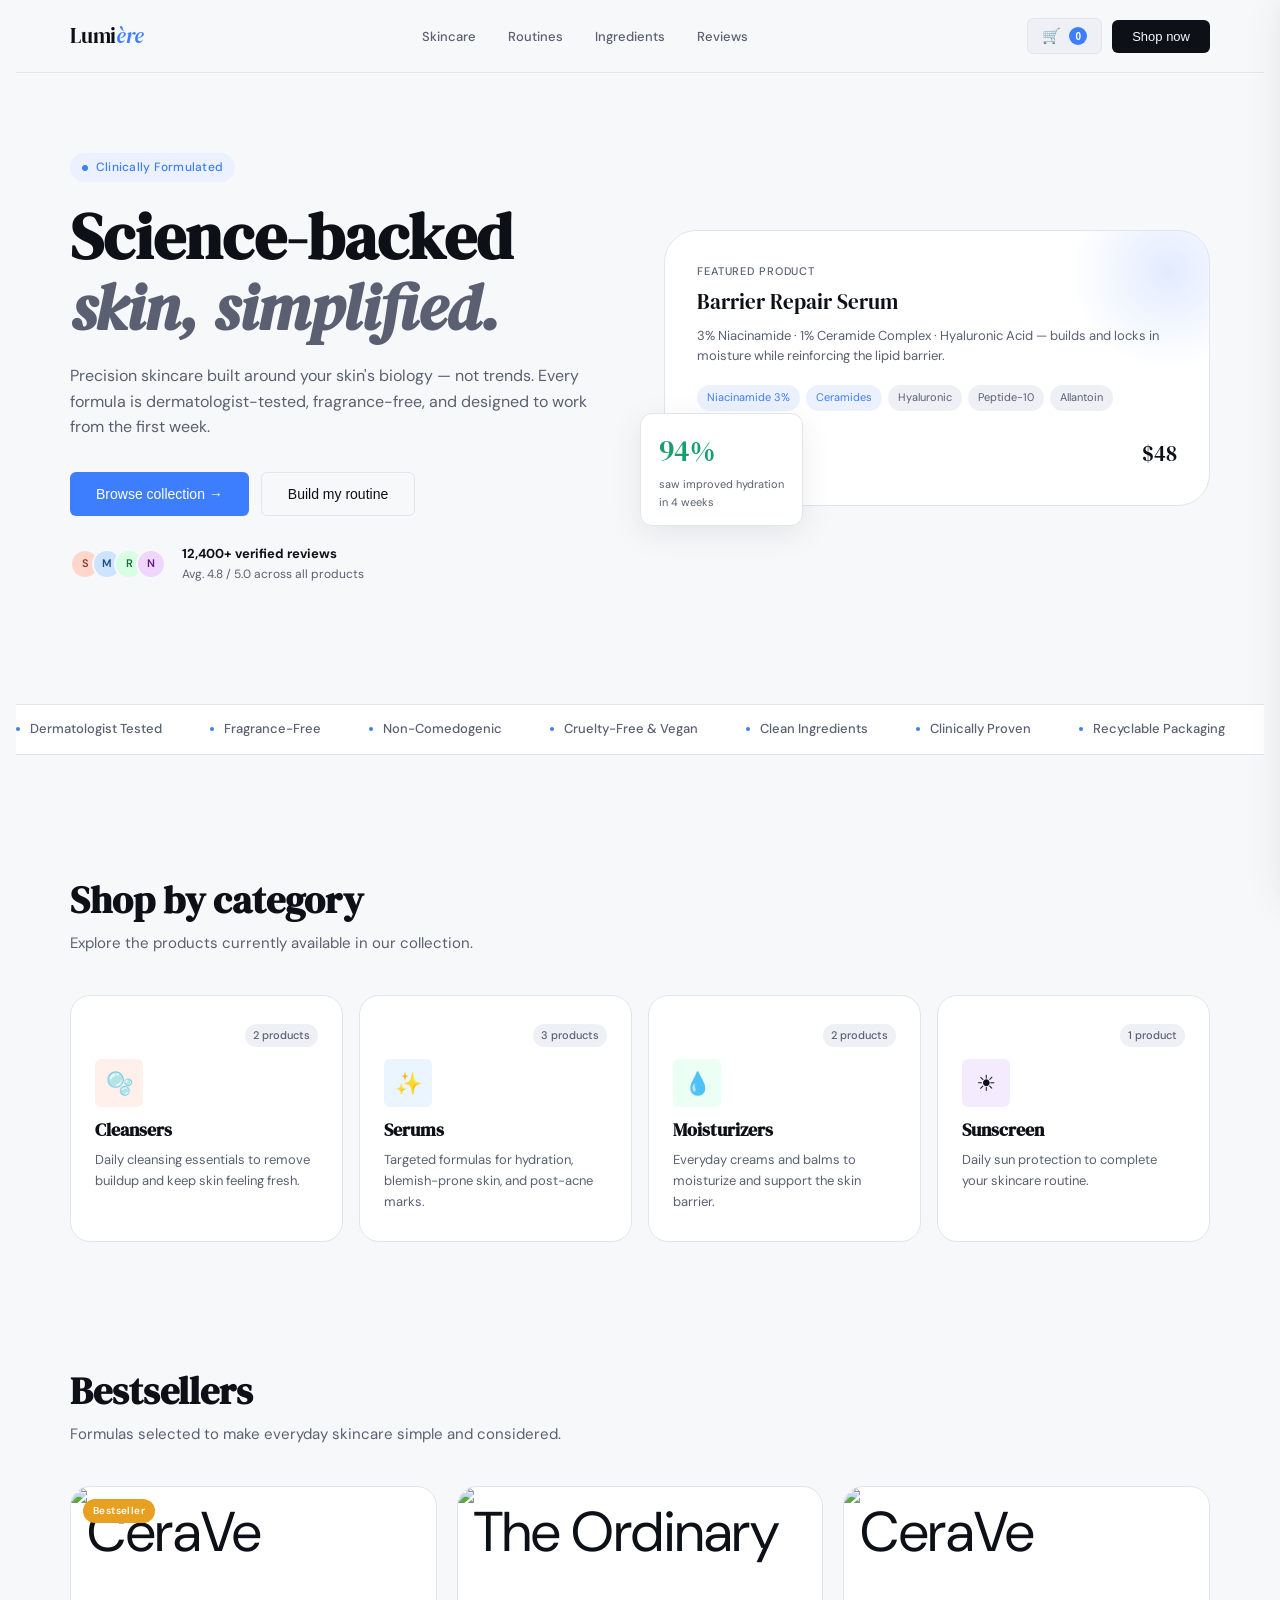
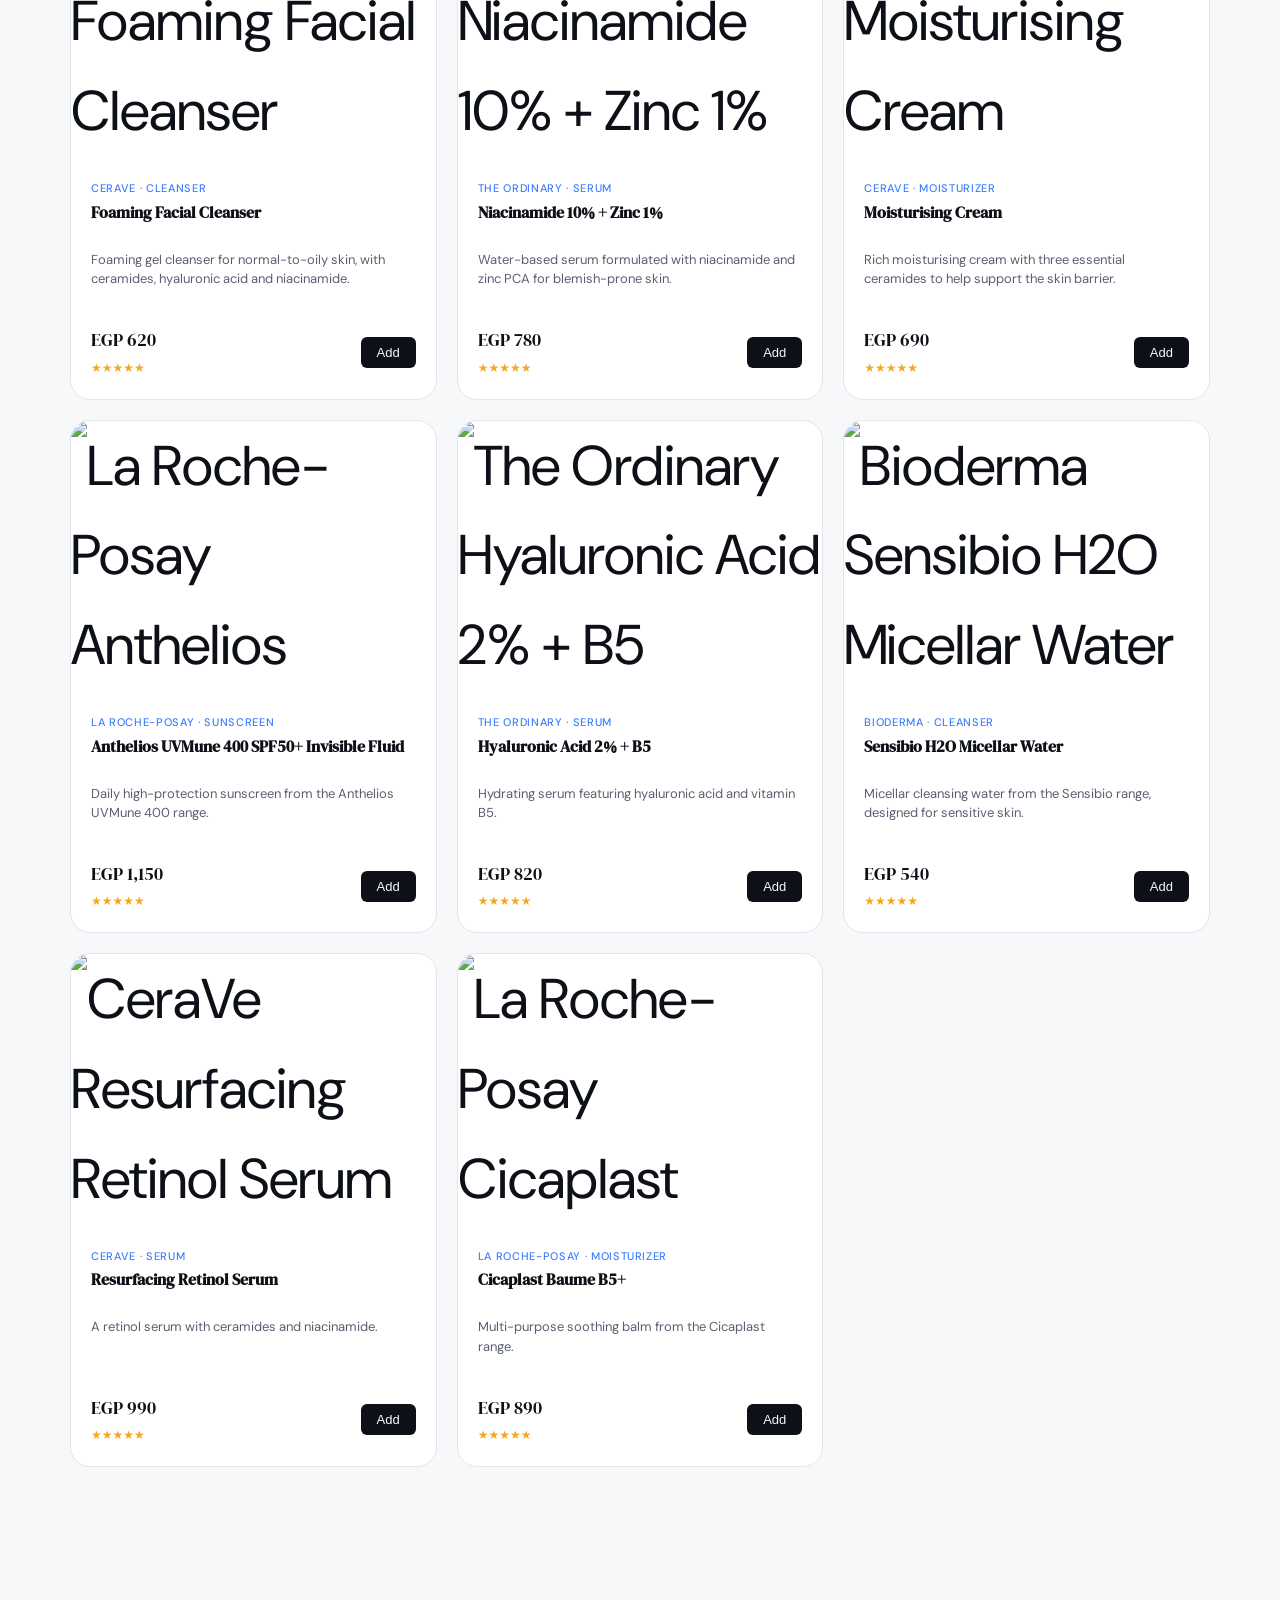
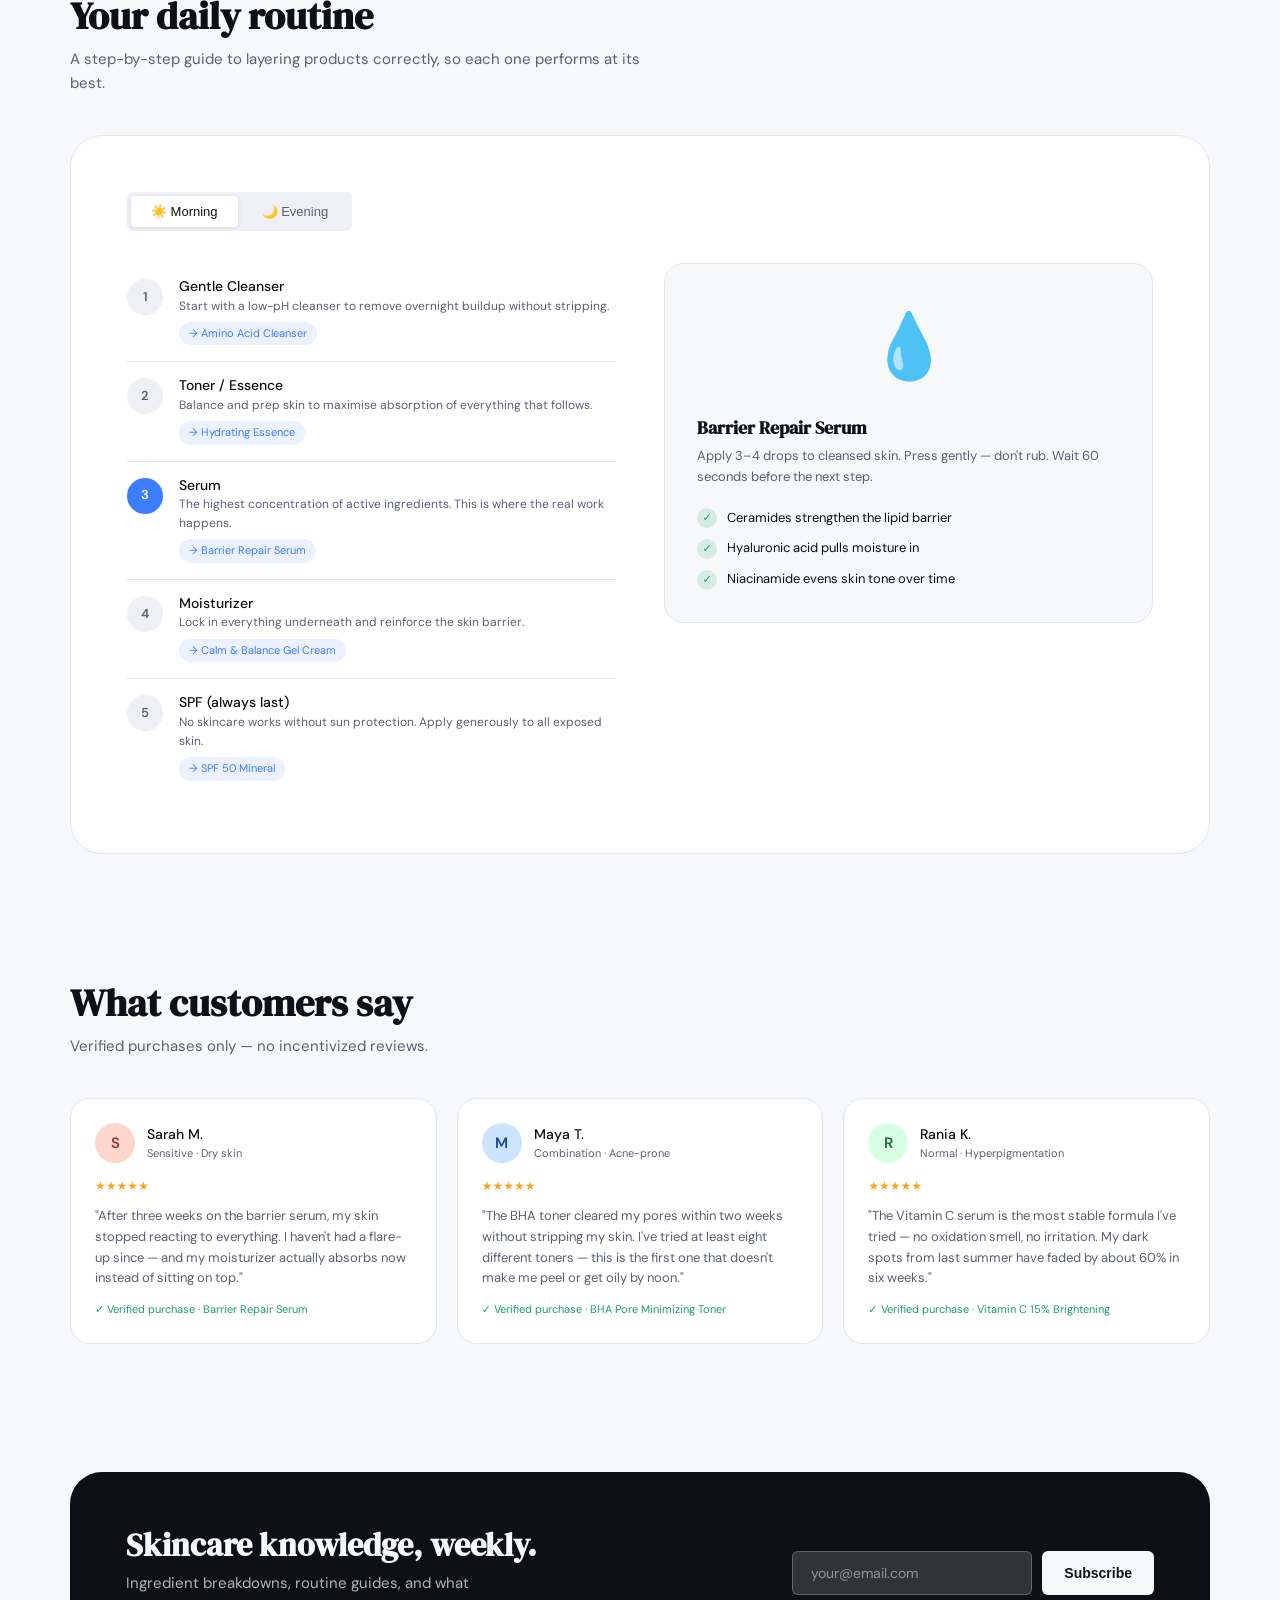
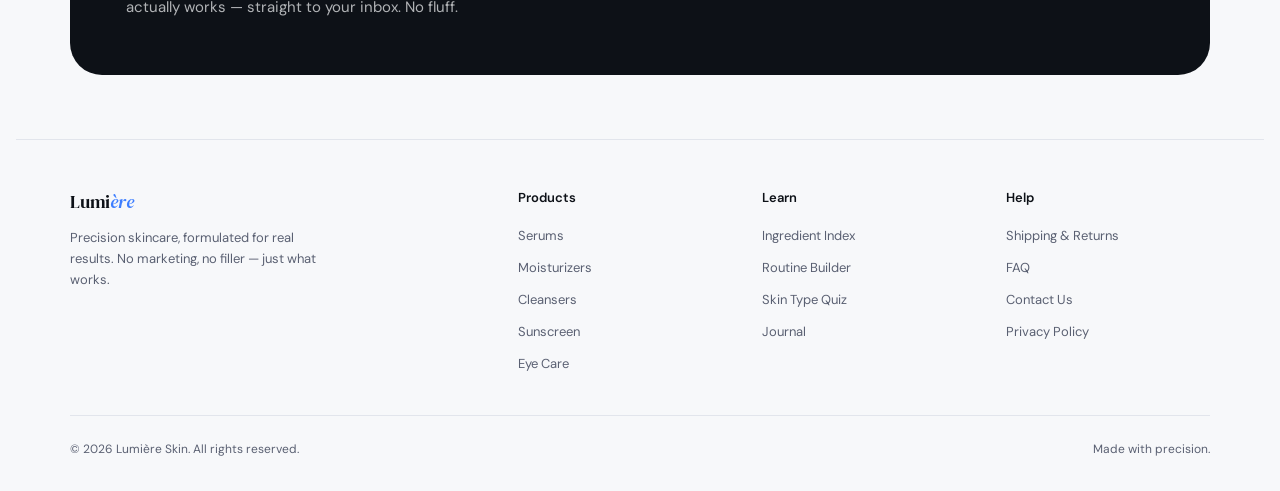
==== index.html @ ca30e092 "Replace unrelated concern cards with actual product categories and align card layout" ====
<!doctype html><html><head><meta charset=utf8><meta name=viewport content="width=device-width,initial-scale=1,viewport-fit=cover"><style>:root{color-scheme:light;box-sizing:border-box;padding-top:env(safe-area-inset-top,0px);padding-bottom:env(safe-area-inset-bottom,0px)}html{scroll-padding-top:env(safe-area-inset-top,0px)}body{margin:0;padding:0;font:14px -apple-system,BlinkMacSystemFont,sans-serif;background:#fff;color:#000}img{max-width:100%}[hidden]:not([hidden=until-found i]){display:none!important}
  /* Consistent catalogue layout */
  .categories-grid { align-items: stretch; grid-auto-rows: 1fr; }
  .category-card {
    appearance: none; width: 100%; min-width: 0; min-height: 218px;
    display: flex; flex-direction: column; align-items: flex-start;
    text-align: left; font: inherit; color: var(--fg);
  }
  .category-card .category-count { position: static; align-self: flex-end; margin-bottom: 12px; }
  .category-card .category-icon { flex: 0 0 48px; margin-bottom: 14px; }
  .category-card h3 { min-height: 1.3em; }
  .category-card p { display: -webkit-box; -webkit-line-clamp: 3; -webkit-box-orient: vertical; overflow: hidden; }
  .products-grid { align-items: stretch; grid-auto-rows: 1fr; }
  .product-card { min-width: 0; height: 100%; display: flex; flex-direction: column; }
  .product-card .product-img { flex: 0 0 auto; aspect-ratio: 4 / 3; min-height: 0; }
  .product-card .product-img .product-photo { object-fit: cover; }
  .product-card .product-body { flex: 1; min-width: 0; display: flex; flex-direction: column; }
  .product-card .product-skin-type { min-height: 1.4em; white-space: nowrap; overflow: hidden; text-overflow: ellipsis; }
  .product-card .product-body h3 {
    min-height: 2.5em; display: -webkit-box; -webkit-line-clamp: 2;
    -webkit-box-orient: vertical; overflow: hidden; overflow-wrap: anywhere;
  }
  .product-card .product-body .product-desc {
    min-height: 4.5em; display: -webkit-box; -webkit-line-clamp: 3;
    -webkit-box-orient: vertical; overflow: hidden; margin-bottom: 18px;
  }
  .product-card .product-footer { margin-top: auto; min-height: 42px; gap: 12px; }
  .product-card .product-footer > div { min-width: 0; }
  .product-card .product-price { white-space: nowrap; }
  .product-card .add-btn { flex: 0 0 auto; white-space: nowrap; }
  .category-card:focus-visible { outline: 2px solid var(--accent); outline-offset: 3px; }
  @media (max-width: 900px) {
    .category-card { min-height: 205px; }
    .product-card .product-body { padding: 16px; }
  }
  @media (max-width: 540px) {
    .category-card { min-height: 0; }
    .product-card .product-body h3 { min-height: 0; }
    .product-card .product-body .product-desc { min-height: 0; }
  }

</style></head><body>
<title>Lumière Skin</title>
<meta name="claude:viewport-fit-sides" content="cover">

<link rel="stylesheet" href="https://fonts.googleapis.com/css2?family=DM+Serif+Display:ital@0;1&family=DM+Sans:wght@300;400;500&display=swap">

<style>
  /* =============================================
     LUMIÈRE SKIN — Clean Clinical Design System
     Layout: Full-width editorial sections,
     asymmetric grid, clinical precision
  ============================================= */

  :root {
    --bg:          #F7F8FA;
    --surface:     #FFFFFF;
    --fg:          #0D1117;
    --fg-muted:    #5A6072;
    --border:      #E2E5EC;
    --accent:      #3D7EFF;
    --accent-soft: #EBF1FF;
    --tag-bg:      #EEF0F5;
    --success:     #1A9E6A;
    --warn:        #E8A020;

    --font-display: 'DM Serif Display', Georgia, serif;
    --font-body:    'DM Sans', system-ui, sans-serif;

    --r-sm:  6px;
    --r-md:  12px;
    --r-lg:  20px;
    --r-xl:  32px;
  }

  @media (prefers-color-scheme: dark) {
    :root:not([data-theme="light"]) {
      --bg:          #0D1117;
      --surface:     #161B25;
      --fg:          #EDF0F7;
      --fg-muted:    #8B92A8;
      --border:      #252B3A;
      --accent:      #5A96FF;
      --accent-soft: #1A2540;
      --tag-bg:      #1E2333;
      color-scheme: dark;
    }
  }
  :root[data-theme="dark"] {
    --bg:          #0D1117;
    --surface:     #161B25;
    --fg:          #EDF0F7;
    --fg-muted:    #8B92A8;
    --border:      #252B3A;
    --accent:      #5A96FF;
    --accent-soft: #1A2540;
    --tag-bg:      #1E2333;
    color-scheme: dark;
  }

  *, *::before, *::after { box-sizing: border-box; margin: 0; padding: 0; }

  html { scroll-behavior: smooth; }

  body {
    background: var(--bg);
    color: var(--fg);
    font-family: var(--font-body);
    font-size: 15px;
    line-height: 1.6;
    padding-left: max(16px, env(safe-area-inset-left, 0px));
    padding-right: max(16px, env(safe-area-inset-right, 0px));
    padding-block: 0;
    overflow-x: hidden;
  }

  /* ── TYPOGRAPHY ── */
  h1, h2, h3 { font-family: var(--font-display); line-height: 1.1; text-wrap: balance; }
  h1 { font-size: clamp(2.4rem, 6vw, 4rem); }
  h2 { font-size: clamp(1.6rem, 3.5vw, 2.4rem); }
  h3 { font-size: 1.1rem; }
  p  { color: var(--fg-muted); max-width: 60ch; }

  a { color: inherit; text-decoration: none; }

  /* ── LAYOUT HELPERS ── */
  .container {
    max-width: 1140px;
    margin: 0 auto;
    padding-inline: 0;
  }
  .full-bleed { width: 100%; }

  /* ── NAV ── */
  .nav {
    position: sticky;
    top: env(safe-area-inset-top, 0px);
    z-index: 100;
    background: color-mix(in srgb, var(--bg) 90%, transparent);
    backdrop-filter: blur(16px);
    -webkit-backdrop-filter: blur(16px);
    border-bottom: 1px solid var(--border);
  }
  body::before {
    content: "";
    position: fixed;
    inset: 0 0 auto;
    height: env(safe-area-inset-top, 0px);
    background: var(--bg);
    z-index: 101;
  }
  .nav-inner {
    max-width: 1140px;
    margin: 0 auto;
    display: flex;
    align-items: center;
    justify-content: space-between;
    padding: 18px 0;
  }
  .nav-logo {
    font-family: var(--font-display);
    font-size: 1.3rem;
    letter-spacing: -0.01em;
  }
  .nav-logo span { color: var(--accent); font-style: italic; }
  .nav-links {
    display: flex;
    gap: 32px;
    list-style: none;
  }
  .nav-links a {
    font-size: 13px;
    font-weight: 500;
    color: var(--fg-muted);
    transition: color .18s;
  }
  .nav-links a:hover { color: var(--fg); }
  .nav-cta {
    background: var(--fg);
    color: var(--bg);
    padding: 9px 20px;
    border-radius: var(--r-sm);
    font-size: 13px;
    font-weight: 500;
    transition: opacity .18s;
    cursor: pointer;
    border: none;
  }
  .nav-cta:hover { opacity: .8; }
  .nav-menu-btn {
    display: none;
    background: none;
    border: none;
    cursor: pointer;
    color: var(--fg);
    padding: 4px;
  }

  /* ── HERO ── */
  .hero {
    padding: 80px 0 60px;
  }
  .hero-grid {
    display: grid;
    grid-template-columns: 1fr 1fr;
    gap: 48px;
    align-items: center;
  }
  .hero-eyebrow {
    display: inline-flex;
    align-items: center;
    gap: 8px;
    background: var(--accent-soft);
    color: var(--accent);
    font-size: 12px;
    font-weight: 500;
    padding: 5px 12px;
    border-radius: 100px;
    margin-bottom: 20px;
    letter-spacing: .02em;
  }
  .hero-eyebrow::before {
    content: "";
    width: 6px; height: 6px;
    background: var(--accent);
    border-radius: 50%;
  }
  .hero h1 { margin-bottom: 20px; }
  .hero h1 em { font-style: italic; color: var(--fg-muted); }
  .hero p { font-size: 1rem; margin-bottom: 32px; }
  .hero-actions { display: flex; gap: 12px; flex-wrap: wrap; }
  .btn-primary {
    background: var(--accent);
    color: #fff;
    padding: 13px 26px;
    border-radius: var(--r-sm);
    font-size: 14px;
    font-weight: 500;
    border: none;
    cursor: pointer;
    transition: transform .15s, box-shadow .15s;
    display: inline-flex; align-items: center; gap: 6px;
  }
  .btn-primary:hover { transform: translateY(-1px); box-shadow: 0 6px 20px color-mix(in srgb, var(--accent) 30%, transparent); }
  .btn-ghost {
    background: transparent;
    color: var(--fg);
    padding: 13px 26px;
    border-radius: var(--r-sm);
    font-size: 14px;
    font-weight: 500;
    border: 1px solid var(--border);
    cursor: pointer;
    transition: background .15s;
  }
  .btn-ghost:hover { background: var(--tag-bg); }
  .hero-trust {
    display: flex;
    align-items: center;
    gap: 16px;
    margin-top: 28px;
  }
  .hero-trust-avatars {
    display: flex;
  }
  .avatar-circle {
    width: 30px; height: 30px;
    border-radius: 50%;
    border: 2px solid var(--bg);
    margin-left: -8px;
    font-size: 11px;
    display: flex; align-items: center; justify-content: center;
    font-weight: 600;
  }
  .avatar-circle:first-child { margin-left: 0; }
  .avatar-1 { background: #FFD6CC; color: #8B3A2A; }
  .avatar-2 { background: #CCE4FF; color: #1A4A8B; }
  .avatar-3 { background: #D6FFE4; color: #1A6B3A; }
  .avatar-4 { background: #F0D6FF; color: #5A1A8B; }
  .hero-trust-text { font-size: 12px; color: var(--fg-muted); }
  .hero-trust-text strong { color: var(--fg); display: block; font-size: 13px; }

  /* Hero Visual */
  .hero-visual {
    position: relative;
  }
  .hero-visual-main {
    background: var(--surface);
    border-radius: var(--r-xl);
    border: 1px solid var(--border);
    padding: 32px;
    position: relative;
    overflow: hidden;
  }
  .hero-visual-main::before {
    content: "";
    position: absolute;
    top: -60px; right: -60px;
    width: 200px; height: 200px;
    background: radial-gradient(circle, color-mix(in srgb, var(--accent) 15%, transparent), transparent 70%);
    border-radius: 50%;
  }
  .product-showcase {
    display: flex;
    flex-direction: column;
    gap: 16px;
  }
  .product-label { font-size: 11px; font-weight: 500; color: var(--fg-muted); letter-spacing: .08em; text-transform: uppercase; margin-bottom: 4px; }
  .product-name { font-family: var(--font-display); font-size: 1.3rem; }
  .product-desc { font-size: 13px; color: var(--fg-muted); line-height: 1.5; }
  .ingredient-tags { display: flex; gap: 6px; flex-wrap: wrap; margin-top: 4px; }
  .tag {
    background: var(--tag-bg);
    color: var(--fg-muted);
    font-size: 11px;
    padding: 4px 10px;
    border-radius: 100px;
  }
  .tag.active { background: var(--accent-soft); color: var(--accent); }

  .hero-stat-card {
    position: absolute;
    bottom: -20px;
    left: -24px;
    background: var(--surface);
    border: 1px solid var(--border);
    border-radius: var(--r-md);
    padding: 14px 18px;
    box-shadow: 0 8px 32px color-mix(in srgb, var(--fg) 8%, transparent);
    min-width: 160px;
  }
  .stat-number { font-family: var(--font-display); font-size: 1.8rem; color: var(--success); }
  .stat-label { font-size: 11px; color: var(--fg-muted); margin-top: 2px; }

  /* ── MARQUEE STRIP ── */
  .marquee-strip {
    border-top: 1px solid var(--border);
    border-bottom: 1px solid var(--border);
    padding: 14px 0;
    overflow: hidden;
    margin: 60px 0;
    background: var(--surface);
  }
  .marquee-track {
    display: flex;
    gap: 48px;
    white-space: nowrap;
    animation: marquee 25s linear infinite;
  }
  .marquee-item {
    display: flex;
    align-items: center;
    gap: 10px;
    font-size: 13px;
    font-weight: 500;
    color: var(--fg-muted);
    flex-shrink: 0;
  }
  .marquee-dot { width: 4px; height: 4px; background: var(--accent); border-radius: 50%; }
  @keyframes marquee { from { transform: translateX(0); } to { transform: translateX(-50%); } }
  @media (prefers-reduced-motion: reduce) { .marquee-track { animation: none; } }

  /* ── CATEGORIES ── */
  .section { padding: 64px 0; }
  .section-header { margin-bottom: 40px; }
  .section-header p { margin-top: 10px; }

  .categories-grid {
    display: grid;
    grid-template-columns: repeat(4, 1fr);
    gap: 16px;
  }
  .category-card {
    background: var(--surface);
    border: 1px solid var(--border);
    border-radius: var(--r-lg);
    padding: 28px 24px;
    cursor: pointer;
    transition: transform .18s, box-shadow .18s, border-color .18s;
    position: relative;
    overflow: hidden;
  }
  .category-card:hover {
    transform: translateY(-3px);
    box-shadow: 0 12px 36px color-mix(in srgb, var(--fg) 8%, transparent);
    border-color: var(--accent);
  }
  .category-icon {
    width: 48px; height: 48px;
    border-radius: var(--r-sm);
    display: flex; align-items: center; justify-content: center;
    font-size: 22px;
    margin-bottom: 16px;
  }
  .cat-1 .category-icon { background: #FFF0EB; }
  .cat-2 .category-icon { background: #EBF5FF; }
  .cat-3 .category-icon { background: #EBFFF5; }
  .cat-4 .category-icon { background: #F5EBFF; }
  :root[data-theme="dark"] .cat-1 .category-icon,
  @media(prefers-color-scheme:dark) { .cat-1 .category-icon { background: #2A1A14; } }
  .category-card h3 { margin-bottom: 6px; }
  .category-card p { font-size: 13px; max-width: none; }
  .category-count {
    position: absolute;
    top: 20px; right: 20px;
    font-size: 11px;
    font-weight: 500;
    color: var(--fg-muted);
    background: var(--tag-bg);
    padding: 3px 8px;
    border-radius: 100px;
  }

  /* ── PRODUCTS ── */
  .products-grid {
    display: grid;
    grid-template-columns: repeat(3, 1fr);
    gap: 20px;
  }
  .product-card {
    background: var(--surface);
    border: 1px solid var(--border);
    border-radius: var(--r-lg);
    overflow: hidden;
    transition: transform .2s, box-shadow .2s;
    cursor: pointer;
  }
  .product-card:hover {
    transform: translateY(-4px);
    box-shadow: 0 16px 48px color-mix(in srgb, var(--fg) 10%, transparent);
  }
  .product-card.featured {
    grid-column: span 1;
    border-color: var(--accent);
  }
  .product-img {
    width: 100%;
    aspect-ratio: 4/3;
    display: flex;
    align-items: center;
    justify-content: center;
    font-size: 56px;
    position: relative;
    overflow: hidden;
  }
  .p-img-1 { background: linear-gradient(135deg, #E8F4FF 0%, #F0E8FF 100%); }
  .p-img-2 { background: linear-gradient(135deg, #FFF0E8 0%, #FFE8F0 100%); }
  .p-img-3 { background: linear-gradient(135deg, #E8FFF0 0%, #E8F4FF 100%); }
  .p-img-4 { background: linear-gradient(135deg, #FFF5E8 0%, #FFF0E8 100%); }
  .p-img-5 { background: linear-gradient(135deg, #F0E8FF 0%, #E8E8FF 100%); }
  .p-img-6 { background: linear-gradient(135deg, #E8FFF5 0%, #E8FFFF 100%); }
  .product-badge {
    position: absolute;
    top: 12px; left: 12px;
    font-size: 10px;
    font-weight: 600;
    padding: 4px 10px;
    border-radius: 100px;
    letter-spacing: .04em;
  }
  .badge-new { background: var(--accent); color: white; }
  .badge-best { background: var(--warn); color: white; }
  .badge-sale { background: var(--success); color: white; }
  .product-body { padding: 20px; }
  .product-skin-type {
    font-size: 11px;
    font-weight: 500;
    color: var(--accent);
    text-transform: uppercase;
    letter-spacing: .06em;
    margin-bottom: 6px;
  }
  .product-body h3 { font-size: 1rem; margin-bottom: 6px; }
  .product-body .product-desc { font-size: 13px; margin-bottom: 14px; color: var(--fg-muted); max-width: none; }
  .product-footer {
    display: flex;
    align-items: center;
    justify-content: space-between;
  }
  .product-price { font-family: var(--font-display); font-size: 1.1rem; }
  .product-price .old-price {
    font-family: var(--font-body);
    font-size: 12px;
    color: var(--fg-muted);
    text-decoration: line-through;
    margin-right: 4px;
  }
  .stars { color: #F5A623; font-size: 12px; }
  .rating-count { font-size: 11px; color: var(--fg-muted); }
  .add-btn {
    background: var(--fg);
    color: var(--bg);
    border: none;
    border-radius: var(--r-sm);
    padding: 8px 16px;
    font-size: 13px;
    font-weight: 500;
    cursor: pointer;
    transition: opacity .15s;
  }
  .add-btn:hover { opacity: .8; }

  /* ── ROUTINE SECTION ── */
  .routine-section {
    background: var(--surface);
    border-radius: var(--r-xl);
    padding: 56px;
    border: 1px solid var(--border);
  }
  .routine-grid {
    display: grid;
    grid-template-columns: 1fr 1fr;
    gap: 48px;
    align-items: start;
  }
  .routine-tabs {
    display: flex;
    gap: 4px;
    background: var(--tag-bg);
    padding: 4px;
    border-radius: var(--r-sm);
    margin-bottom: 32px;
    width: fit-content;
  }
  .routine-tab {
    padding: 8px 20px;
    border-radius: calc(var(--r-sm) - 2px);
    font-size: 13px;
    font-weight: 500;
    border: none;
    background: none;
    color: var(--fg-muted);
    cursor: pointer;
    transition: all .18s;
  }
  .routine-tab.active {
    background: var(--surface);
    color: var(--fg);
    box-shadow: 0 1px 4px color-mix(in srgb, var(--fg) 10%, transparent);
  }
  .routine-steps { display: flex; flex-direction: column; gap: 0; }
  .routine-step {
    display: grid;
    grid-template-columns: 36px 1fr;
    gap: 16px;
    align-items: start;
    padding: 16px 0;
    border-bottom: 1px solid var(--border);
    cursor: pointer;
    transition: background .15s;
  }
  .routine-step:last-child { border-bottom: none; }
  .step-num {
    width: 36px; height: 36px;
    border-radius: 50%;
    background: var(--tag-bg);
    display: flex; align-items: center; justify-content: center;
    font-size: 13px;
    font-weight: 600;
    color: var(--fg-muted);
    flex-shrink: 0;
    transition: all .18s;
  }
  .routine-step.active .step-num {
    background: var(--accent);
    color: white;
  }
  .step-content { min-width: 0; }
  .step-content h3 { font-size: 14px; font-weight: 500; font-family: var(--font-body); margin-bottom: 2px; }
  .step-content p { font-size: 12px; margin-top: 2px; }
  .step-product-pill {
    display: inline-flex;
    align-items: center;
    gap: 6px;
    background: var(--accent-soft);
    color: var(--accent);
    font-size: 11px;
    padding: 3px 10px;
    border-radius: 100px;
    margin-top: 6px;
  }

  .routine-visual {
    background: var(--bg);
    border-radius: var(--r-lg);
    padding: 32px;
    border: 1px solid var(--border);
    position: sticky;
    top: 80px;
  }
  .routine-visual-emoji { font-size: 64px; text-align: center; margin-bottom: 20px; }
  .routine-visual h3 { font-size: 1.1rem; margin-bottom: 8px; }
  .routine-visual p { font-size: 13px; }
  .routine-benefits {
    display: flex;
    flex-direction: column;
    gap: 10px;
    margin-top: 20px;
  }
  .benefit-row {
    display: flex;
    align-items: center;
    gap: 10px;
    font-size: 13px;
  }
  .benefit-check {
    width: 20px; height: 20px;
    border-radius: 50%;
    background: color-mix(in srgb, var(--success) 15%, transparent);
    color: var(--success);
    display: flex; align-items: center; justify-content: center;
    font-size: 11px;
    flex-shrink: 0;
  }

  /* ── REVIEWS ── */
  .reviews-grid {
    display: grid;
    grid-template-columns: repeat(3, 1fr);
    gap: 20px;
  }
  .review-card {
    background: var(--surface);
    border: 1px solid var(--border);
    border-radius: var(--r-lg);
    padding: 24px;
  }
  .review-header { display: flex; align-items: center; gap: 12px; margin-bottom: 14px; }
  .review-avatar {
    width: 40px; height: 40px;
    border-radius: 50%;
    display: flex; align-items: center; justify-content: center;
    font-weight: 600;
    font-size: 15px;
    flex-shrink: 0;
  }
  .r-av-1 { background: #FFD6CC; color: #8B3A2A; }
  .r-av-2 { background: #CCE4FF; color: #1A4A8B; }
  .r-av-3 { background: #D6FFE4; color: #1A6B3A; }
  .review-name { font-weight: 500; font-size: 14px; }
  .review-skin { font-size: 11px; color: var(--fg-muted); }
  .review-text { font-size: 13px; color: var(--fg-muted); line-height: 1.6; }
  .verified-badge { font-size: 11px; color: var(--success); margin-top: 12px; }

  /* ── NEWSLETTER ── */
  .newsletter {
    background: var(--fg);
    color: var(--bg);
    border-radius: var(--r-xl);
    padding: 56px;
    display: flex;
    align-items: center;
    justify-content: space-between;
    gap: 40px;
    margin: 64px 0;
  }
  .newsletter h2 { color: var(--bg); font-size: clamp(1.4rem, 3vw, 2rem); }
  .newsletter p { color: color-mix(in srgb, var(--bg) 70%, transparent); max-width: 40ch; margin-top: 8px; }
  .newsletter-form {
    display: flex;
    gap: 10px;
    flex-shrink: 0;
  }
  .newsletter-input {
    background: color-mix(in srgb, var(--bg) 15%, transparent);
    border: 1px solid color-mix(in srgb, var(--bg) 25%, transparent);
    color: var(--bg);
    padding: 12px 18px;
    border-radius: var(--r-sm);
    font-size: 14px;
    font-family: var(--font-body);
    width: 240px;
    outline: none;
    transition: border-color .18s;
  }
  .newsletter-input::placeholder { color: color-mix(in srgb, var(--bg) 50%, transparent); }
  .newsletter-input:focus { border-color: color-mix(in srgb, var(--bg) 60%, transparent); }
  .btn-newsletter {
    background: var(--bg);
    color: var(--fg);
    padding: 12px 22px;
    border: none;
    border-radius: var(--r-sm);
    font-size: 14px;
    font-weight: 600;
    cursor: pointer;
    white-space: nowrap;
    transition: opacity .15s;
  }
  .btn-newsletter:hover { opacity: .85; }

  /* ── FOOTER ── */
  .footer {
    border-top: 1px solid var(--border);
    padding: 48px 0 32px;
  }
  .footer-grid {
    display: grid;
    grid-template-columns: 2fr 1fr 1fr 1fr;
    gap: 40px;
    margin-bottom: 40px;
  }
  .footer-brand .nav-logo { font-size: 1.1rem; display: block; margin-bottom: 12px; }
  .footer-brand p { font-size: 13px; max-width: 28ch; }
  .footer-col h4 { font-size: 13px; font-weight: 600; margin-bottom: 14px; }
  .footer-links { list-style: none; display: flex; flex-direction: column; gap: 8px; }
  .footer-links li a { font-size: 13px; color: var(--fg-muted); transition: color .15s; }
  .footer-links li a:hover { color: var(--fg); }
  .footer-bottom {
    display: flex;
    align-items: center;
    justify-content: space-between;
    padding-top: 24px;
    border-top: 1px solid var(--border);
    font-size: 12px;
    color: var(--fg-muted);
  }

  /* ── CART INDICATOR ── */
  .cart-btn {
    position: relative;
    background: var(--tag-bg);
    border: 1px solid var(--border);
    border-radius: var(--r-sm);
    padding: 8px 14px;
    cursor: pointer;
    font-size: 15px;
    color: var(--fg);
    transition: background .15s;
    display: flex; align-items: center; gap: 8px;
  }
  .cart-btn:hover { background: var(--border); }
  .cart-count {
    background: var(--accent);
    color: white;
    font-size: 10px;
    font-weight: 700;
    width: 18px; height: 18px;
    border-radius: 50%;
    display: flex; align-items: center; justify-content: center;
  }

  /* ── TOAST ── */
  .toast {
    position: fixed;
    bottom: calc(24px + env(safe-area-inset-bottom, 0px));
    right: max(24px, env(safe-area-inset-right, 0px));
    background: var(--fg);
    color: var(--bg);
    padding: 12px 20px;
    border-radius: var(--r-md);
    font-size: 14px;
    font-weight: 500;
    box-shadow: 0 8px 32px color-mix(in srgb, var(--fg) 20%, transparent);
    z-index: 999;
    transform: translateY(80px);
    opacity: 0;
    transition: transform .25s cubic-bezier(.34,1.56,.64,1), opacity .2s;
  }
  .toast.show { transform: translateY(0); opacity: 1; }

  /* ── RESPONSIVE ── */
  @media (max-width: 900px) {
    .hero-grid { grid-template-columns: 1fr; }
    .hero-visual { display: none; }
    .categories-grid { grid-template-columns: repeat(2, 1fr); }
    .products-grid { grid-template-columns: repeat(2, 1fr); }
    .routine-grid { grid-template-columns: 1fr; }
    .routine-visual { position: static; }
    .reviews-grid { grid-template-columns: 1fr; }
    .newsletter { flex-direction: column; align-items: flex-start; }
    .newsletter-form { flex-direction: column; width: 100%; }
    .newsletter-input { width: 100%; }
    .footer-grid { grid-template-columns: 1fr 1fr; }
    .nav-links { display: none; }
    .nav-menu-btn { display: flex; }
    .routine-section { padding: 32px 24px; }
  }
  @media (max-width: 540px) {
    .categories-grid { grid-template-columns: 1fr; }
    .products-grid { grid-template-columns: 1fr; }
    .footer-grid { grid-template-columns: 1fr; }
    .hero { padding: 48px 0 40px; }
  }
</style>

<!-- TOAST -->
<div class="toast" id="toast">✓ Added to cart</div>
<!-- CART / CHECKOUT -->
<div class="shop-overlay" id="overlay"></div>
<aside class="shop-cart" id="cartDrawer" aria-label="Shopping cart">
  <div class="shop-cart-head"><div><small>YOUR SELECTION</small><h2>Your bag</h2></div><button class="shop-close" id="closeCart" aria-label="Close cart">×</button></div>
  <div class="shop-cart-items" id="cartItems"></div>
  <div class="shop-cart-foot"><div class="shop-cart-total"><span>Subtotal</span><strong id="cartSubtotal">EGP 0</strong></div><button class="btn-primary shop-checkout" id="checkoutBtn">Continue to checkout →</button><small>Demo checkout. No payment is collected.</small></div>
</aside>
<div class="shop-modal" id="checkoutModal">
  <form class="shop-checkout-form" id="checkoutForm">
    <div class="shop-cart-head"><div><small>DEMO CHECKOUT</small><h2>Delivery details</h2></div><button type="button" class="shop-close" id="closeCheckout">×</button></div>
    <label>Full name<input name="name" required minlength="2" placeholder="Your name"></label>
    <label>Phone number<input name="phone" required type="tel" placeholder="01xxxxxxxxx"></label>
    <label>Email (optional)<input name="email" type="email" placeholder="you@example.com"></label>
    <label>Delivery address<textarea name="address" required rows="3" placeholder="Street, area, city"></textarea></label>
    <label>Order note (optional)<input name="note" placeholder="Any delivery notes"></label>
    <div class="shop-cart-total"><span>Order total</span><strong id="checkoutTotal">EGP 0</strong></div>
    <button class="btn-primary shop-checkout" type="submit">Place demo order →</button>
    <small>Demo order only. No payment details are requested.</small>
  </form>
</div>
<style>
.product-img{position:relative;overflow:hidden;display:flex;align-items:center;justify-content:center}
.product-img .product-photo{width:100%;height:100%;position:absolute;inset:0;object-fit:cover;display:block}
.product-img .product-badge{z-index:1}
.product-card .product-img{min-height:250px}
.add-btn:disabled{opacity:.45;cursor:not-allowed}
.empty-products{text-align:center;color:var(--fg-muted);padding:35px}
.shop-overlay{position:fixed;inset:0;background:#0d111780;z-index:500;opacity:0;visibility:hidden;transition:.2s}
.shop-overlay.show{opacity:1;visibility:visible}
.shop-cart{position:fixed;z-index:501;right:0;top:0;height:100dvh;width:min(440px,100%);background:var(--surface);color:var(--fg);padding:26px;display:flex;flex-direction:column;transform:translateX(105%);transition:transform .25s;box-shadow:-12px 0 40px #0002}
.shop-cart.open{transform:translateX(0)}
.shop-cart-head{display:flex;justify-content:space-between;align-items:center;border-bottom:1px solid var(--border);padding-bottom:18px}
.shop-cart-head small{font-size:10px;letter-spacing:.14em;color:var(--accent);font-weight:700}
.shop-cart-head h2{font:28px var(--font-display);margin-top:4px}
.shop-close{border:0;background:var(--tag-bg);color:var(--fg);width:36px;height:36px;border-radius:6px;font-size:24px;cursor:pointer}
.shop-cart-items{overflow:auto;flex:1;padding:16px 0}
.shop-cart-row{display:grid;grid-template-columns:1fr auto;gap:12px;padding:14px 0;border-bottom:1px solid var(--border)}
.shop-cart-row b,.shop-cart-row small{display:block}
.shop-cart-row small{color:var(--fg-muted);margin-top:4px}
.shop-qty{display:flex;align-items:center;gap:10px;margin-top:10px}
.shop-qty button,.shop-remove{border:1px solid var(--border);background:var(--tag-bg);color:var(--fg);padding:4px 9px;border-radius:4px;cursor:pointer}
.shop-remove{align-self:start}
.shop-cart-foot{border-top:1px solid var(--border);padding-top:18px}
.shop-cart-total{display:flex;justify-content:space-between;margin:8px 0 16px}
.shop-checkout{width:100%;justify-content:center}
.shop-cart-foot>small,.shop-checkout-form>small{display:block;text-align:center;color:var(--fg-muted);font-size:11px;margin-top:12px}
.shop-modal{position:fixed;inset:0;z-index:502;background:#0d111780;display:none;align-items:center;justify-content:center;padding:18px}
.shop-modal.show{display:flex}
.shop-checkout-form{width:min(520px,100%);max-height:92dvh;overflow:auto;background:var(--surface);color:var(--fg);padding:26px;border-radius:var(--r-lg)}
.shop-checkout-form label{display:block;font-size:12px;color:var(--fg-muted);margin-top:14px}
.shop-checkout-form input,.shop-checkout-form textarea{display:block;width:100%;margin-top:6px;border:1px solid var(--border);background:var(--bg);color:var(--fg);border-radius:var(--r-sm);padding:11px;font:inherit}
.shop-checkout-form .shop-cart-total{border-top:1px solid var(--border);padding-top:15px;margin-top:20px}
.nav-links.open{display:flex}
@media(max-width:540px){.shop-cart{padding:20px}.shop-checkout-form{padding:20px}}
</style>


<!-- NAV -->
<nav class="nav full-bleed">
  <div class="container nav-inner">
    <a class="nav-logo" href="#">Lumi<span>ère</span></a>
    <ul class="nav-links" id="mainNav">
      <li><a href="#">Skincare</a></li>
      <li><a href="#">Routines</a></li>
      <li><a href="#">Ingredients</a></li>
      <li><a href="#">Reviews</a></li>
    </ul>
    <div style="display:flex;gap:10px;align-items:center">
      <button class="cart-btn" id="openCart" aria-label="Open cart">
        🛒 <span class="cart-count" id="cartCount">0</span>
      </button>
      <button class="nav-cta">Shop now</button>
    </div>
    <button class="nav-menu-btn" id="menuToggle" aria-label="Menu">☰</button>
  </div>
</nav>

<!-- HERO -->
<section class="hero">
  <div class="container">
    <div class="hero-grid">
      <div>
        <div class="hero-eyebrow">Clinically Formulated</div>
        <h1>Science-backed<br><em>skin, simplified.</em></h1>
        <p>Precision skincare built around your skin's biology — not trends. Every formula is dermatologist-tested, fragrance-free, and designed to work from the first week.</p>
        <div class="hero-actions">
          <button class="btn-primary" onclick="document.getElementById('products').scrollIntoView({behavior:'smooth'})">
            Browse collection →
          </button>
          <button class="btn-ghost" onclick="document.getElementById('routine').scrollIntoView({behavior:'smooth'})">
            Build my routine
          </button>
        </div>
        <div class="hero-trust">
          <div class="hero-trust-avatars">
            <div class="avatar-circle avatar-1">S</div>
            <div class="avatar-circle avatar-2">M</div>
            <div class="avatar-circle avatar-3">R</div>
            <div class="avatar-circle avatar-4">N</div>
          </div>
          <div class="hero-trust-text">
            <strong>12,400+ verified reviews</strong>
            Avg. 4.8 / 5.0 across all products
          </div>
        </div>
      </div>
      <div class="hero-visual">
        <div class="hero-visual-main">
          <div class="product-showcase">
            <div>
              <div class="product-label">Featured Product</div>
              <div class="product-name">Barrier Repair Serum</div>
              <div class="product-desc" style="margin-top:8px">3% Niacinamide · 1% Ceramide Complex · Hyaluronic Acid — builds and locks in moisture while reinforcing the lipid barrier.</div>
            </div>
            <div class="ingredient-tags">
              <span class="tag active">Niacinamide 3%</span>
              <span class="tag active">Ceramides</span>
              <span class="tag">Hyaluronic</span>
              <span class="tag">Peptide-10</span>
              <span class="tag">Allantoin</span>
            </div>
            <div style="display:flex;align-items:center;justify-content:space-between;margin-top:8px">
              <div>
                <div class="stars">★★★★★</div>
                <div style="font-size:11px;color:var(--fg-muted);margin-top:2px">4.9 · 2,100 reviews</div>
              </div>
              <div style="font-family:var(--font-display);font-size:1.4rem">$48</div>
            </div>
          </div>
        </div>
        <div class="hero-stat-card">
          <div class="stat-number">94%</div>
          <div class="stat-label">saw improved hydration<br>in 4 weeks</div>
        </div>
      </div>
    </div>
  </div>
</section>

<!-- MARQUEE -->
<div class="marquee-strip full-bleed">
  <div class="marquee-track">
    <span class="marquee-item"><span class="marquee-dot"></span> Dermatologist Tested</span>
    <span class="marquee-item"><span class="marquee-dot"></span> Fragrance-Free</span>
    <span class="marquee-item"><span class="marquee-dot"></span> Non-Comedogenic</span>
    <span class="marquee-item"><span class="marquee-dot"></span> Cruelty-Free & Vegan</span>
    <span class="marquee-item"><span class="marquee-dot"></span> Clean Ingredients</span>
    <span class="marquee-item"><span class="marquee-dot"></span> Clinically Proven</span>
    <span class="marquee-item"><span class="marquee-dot"></span> Recyclable Packaging</span>
    <span class="marquee-item"><span class="marquee-dot"></span> Dermatologist Tested</span>
    <span class="marquee-item"><span class="marquee-dot"></span> Fragrance-Free</span>
    <span class="marquee-item"><span class="marquee-dot"></span> Non-Comedogenic</span>
    <span class="marquee-item"><span class="marquee-dot"></span> Cruelty-Free & Vegan</span>
    <span class="marquee-item"><span class="marquee-dot"></span> Clean Ingredients</span>
    <span class="marquee-item"><span class="marquee-dot"></span> Clinically Proven</span>
    <span class="marquee-item"><span class="marquee-dot"></span> Recyclable Packaging</span>
  </div>
</div>

<!-- CATEGORIES -->
<section class="section" id="categories">
  <div class="container">
    <div class="section-header">
      <h2>Shop by category</h2>
      <p>Explore the products currently available in our collection.</p>
    </div>
    <div class="categories-grid">
      <button type="button" class="category-card cat-1" data-category="Cleanser">
        <span class="category-count" data-count-for="Cleanser">2 products</span>
        <span class="category-icon">🫧</span>
        <h3>Cleansers</h3>
        <p>Daily cleansing essentials to remove buildup and keep skin feeling fresh.</p>
      </button>
      <button type="button" class="category-card cat-2" data-category="Serum">
        <span class="category-count" data-count-for="Serum">3 products</span>
        <span class="category-icon">✨</span>
        <h3>Serums</h3>
        <p>Targeted formulas for hydration, blemish-prone skin, and post-acne marks.</p>
      </button>
      <button type="button" class="category-card cat-3" data-category="Moisturizer">
        <span class="category-count" data-count-for="Moisturizer">2 products</span>
        <span class="category-icon">💧</span>
        <h3>Moisturizers</h3>
        <p>Everyday creams and balms to moisturize and support the skin barrier.</p>
      </button>
      <button type="button" class="category-card cat-4" data-category="Sunscreen">
        <span class="category-count" data-count-for="Sunscreen">1 product</span>
        <span class="category-icon">☀️</span>
        <h3>Sunscreen</h3>
        <p>Daily sun protection to complete your skincare routine.</p>
      </button>
    </div>
  </div>
</section>

<!-- PRODUCTS -->
<section class="section" id="products">
  <div class="container">
    <div class="section-header">
      <h2>Bestsellers</h2>
      <p>Formulas selected to make everyday skincare simple and considered.</p>
    </div>
    <div class="products-grid" id="productGrid"></div>
    <p id="emptyProducts" class="empty-products" hidden>No products are available right now.</p>
    <div id="categoryFilters" hidden>
      <button data-category="All" class="active">All</button>
      <button data-category="Cleanser">Cleanser</button>
      <button data-category="Serum">Serum</button>
      <button data-category="Moisturizer">Moisturizer</button>
      <button data-category="Sunscreen">Sunscreen</button>
    </div>
    <input id="productSearch" type="search" hidden aria-hidden="true">
    <select id="sortProducts" hidden aria-hidden="true"><option value="featured">Featured</option><option value="price-low">Price low to high</option><option value="price-high">Price high to low</option><option value="name">Name A–Z</option></select>
  </div>
</section>

<!-- ROUTINE BUILDER -->
<section class="section" id="routine">
  <div class="container">
    <div class="section-header">
      <h2>Your daily routine</h2>
      <p>A step-by-step guide to layering products correctly, so each one performs at its best.</p>
    </div>
    <div class="routine-section">
      <div class="routine-tabs">
        <button class="routine-tab active" onclick="switchTab(this,'morning')">☀️ Morning</button>
        <button class="routine-tab" onclick="switchTab(this,'evening')">🌙 Evening</button>
      </div>
      <div class="routine-grid">
        <!-- Steps -->
        <div>
          <div class="routine-steps" id="routineSteps"></div>
        </div>
        <!-- Visual -->
        <div class="routine-visual" id="routineVisual">
          <div class="routine-visual-emoji" id="visualEmoji">💧</div>
          <h3 id="visualName">Barrier Repair Serum</h3>
          <p id="visualDesc">Apply 3-4 drops to cleansed skin. Press gently — don't rub. Let absorb for 60 seconds before the next step.</p>
          <div class="routine-benefits">
            <div class="benefit-row"><div class="benefit-check">✓</div><span>Ceramides strengthen the lipid barrier</span></div>
            <div class="benefit-row"><div class="benefit-check">✓</div><span>Hyaluronic acid pulls moisture in</span></div>
            <div class="benefit-row"><div class="benefit-check">✓</div><span>Niacinamide evens skin tone over time</span></div>
          </div>
        </div>
      </div>
    </div>
  </div>
</section>

<!-- REVIEWS -->
<section class="section">
  <div class="container">
    <div class="section-header">
      <h2>What customers say</h2>
      <p>Verified purchases only — no incentivized reviews.</p>
    </div>
    <div class="reviews-grid">
      <div class="review-card">
        <div class="review-header">
          <div class="review-avatar r-av-1">S</div>
          <div>
            <div class="review-name">Sarah M.</div>
            <div class="review-skin">Sensitive · Dry skin</div>
          </div>
        </div>
        <div class="stars">★★★★★</div>
        <p class="review-text" style="margin-top:10px">"After three weeks on the barrier serum, my skin stopped reacting to everything. I haven't had a flare-up since — and my moisturizer actually absorbs now instead of sitting on top."</p>
        <div class="verified-badge">✓ Verified purchase · Barrier Repair Serum</div>
      </div>
      <div class="review-card">
        <div class="review-header">
          <div class="review-avatar r-av-2">M</div>
          <div>
            <div class="review-name">Maya T.</div>
            <div class="review-skin">Combination · Acne-prone</div>
          </div>
        </div>
        <div class="stars">★★★★★</div>
        <p class="review-text" style="margin-top:10px">"The BHA toner cleared my pores within two weeks without stripping my skin. I've tried at least eight different toners — this is the first one that doesn't make me peel or get oily by noon."</p>
        <div class="verified-badge">✓ Verified purchase · BHA Pore Minimizing Toner</div>
      </div>
      <div class="review-card">
        <div class="review-header">
          <div class="review-avatar r-av-3">R</div>
          <div>
            <div class="review-name">Rania K.</div>
            <div class="review-skin">Normal · Hyperpigmentation</div>
          </div>
        </div>
        <div class="stars">★★★★★</div>
        <p class="review-text" style="margin-top:10px">"The Vitamin C serum is the most stable formula I've tried — no oxidation smell, no irritation. My dark spots from last summer have faded by about 60% in six weeks."</p>
        <div class="verified-badge">✓ Verified purchase · Vitamin C 15% Brightening</div>
      </div>
    </div>
  </div>
</section>

<!-- NEWSLETTER -->
<div class="container">
  <div class="newsletter">
    <div>
      <h2>Skincare knowledge, weekly.</h2>
      <p>Ingredient breakdowns, routine guides, and what actually works — straight to your inbox. No fluff.</p>
    </div>
    <div class="newsletter-form">
      <input class="newsletter-input" type="email" placeholder="your@email.com" id="emailInput">
      <button class="btn-newsletter" onclick="subscribe()">Subscribe</button>
    </div>
  </div>
</div>

<!-- FOOTER -->
<footer class="footer">
  <div class="container">
    <div class="footer-grid">
      <div class="footer-brand">
        <span class="nav-logo">Lumi<span style="color:var(--accent);font-style:italic">ère</span></span>
        <p>Precision skincare, formulated for real results. No marketing, no filler — just what works.</p>
      </div>
      <div class="footer-col">
        <h4>Products</h4>
        <ul class="footer-links">
          <li><a href="#">Serums</a></li>
          <li><a href="#">Moisturizers</a></li>
          <li><a href="#">Cleansers</a></li>
          <li><a href="#">Sunscreen</a></li>
          <li><a href="#">Eye Care</a></li>
        </ul>
      </div>
      <div class="footer-col">
        <h4>Learn</h4>
        <ul class="footer-links">
          <li><a href="#">Ingredient Index</a></li>
          <li><a href="#">Routine Builder</a></li>
          <li><a href="#">Skin Type Quiz</a></li>
          <li><a href="#">Journal</a></li>
        </ul>
      </div>
      <div class="footer-col">
        <h4>Help</h4>
        <ul class="footer-links">
          <li><a href="#">Shipping & Returns</a></li>
          <li><a href="#">FAQ</a></li>
          <li><a href="#">Contact Us</a></li>
          <li><a href="#">Privacy Policy</a></li>
        </ul>
      </div>
    </div>
    <div class="footer-bottom">
      <span>© 2026 Lumière Skin. All rights reserved.</span>
      <span>Made with precision.</span>
    </div>
  </div>
</footer>

<script>
  // ── Cart ──
  function addToCart(btn) {
    if (window.Lumiere) window.Lumiere.addToCart(btn && btn.dataset ? btn.dataset.add : null);
  }

  // ── Toast ──
  let toastTimer;
  function showToast(msg) {
    const t = document.getElementById('toast');
    t.textContent = msg;
    t.classList.add('show');
    clearTimeout(toastTimer);
    toastTimer = setTimeout(() => t.classList.remove('show'), 2200);
  }

  // ── Newsletter ──
  function subscribe() {
    const v = document.getElementById('emailInput').value.trim();
    if (!v || !v.includes('@')) { showToast('Please enter a valid email'); return; }
    showToast('✓ Subscribed! Check your inbox.');
    document.getElementById('emailInput').value = '';
  }

  // ── Routine Data ──
  const routines = {
    morning: [
      { num: 1, title: 'Gentle Cleanser', desc: 'Start with a low-pH cleanser to remove overnight buildup without stripping.', pill: 'Amino Acid Cleanser', emoji: '🫧', visual: 'Gentle Cleanser', vdesc: 'Work into a lather and rinse with lukewarm water. Pat dry — never rub.', benefits: ['pH 5.5 preserves your acid mantle', 'Amino acids clean without disrupting the barrier', 'Leaves skin ready to absorb actives'] },
      { num: 2, title: 'Toner / Essence', desc: 'Balance and prep skin to maximise absorption of everything that follows.', pill: 'Hydrating Essence', emoji: '💦', visual: 'Hydrating Essence', vdesc: 'Press a small amount into clean skin with both palms — don\'t wipe. Wait 30 seconds.', benefits: ['Restores skin to optimal hydration level', 'Opens the \"pathway\" for serums', 'Glycerin binds and retains moisture'] },
      { num: 3, title: 'Serum', desc: 'The highest concentration of active ingredients. This is where the real work happens.', pill: 'Barrier Repair Serum', emoji: '💧', visual: 'Barrier Repair Serum', vdesc: 'Apply 3–4 drops to cleansed skin. Press gently — don\'t rub. Wait 60 seconds before the next step.', benefits: ['Ceramides strengthen the lipid barrier', 'Hyaluronic acid pulls moisture in', 'Niacinamide evens skin tone over time'] },
      { num: 4, title: 'Moisturizer', desc: 'Lock in everything underneath and reinforce the skin barrier.', pill: 'Calm & Balance Gel Cream', emoji: '🧴', visual: 'Calm & Balance Gel Cream', vdesc: 'Warm a pea-sized amount between fingers and press gently into skin. Let set 1 minute.', benefits: ['Seals in serum actives', 'Centella Asiatica soothes redness', 'Lightweight gel won\'t clog pores'] },
      { num: 5, title: 'SPF (always last)', desc: 'No skincare works without sun protection. Apply generously to all exposed skin.', pill: 'SPF 50 Mineral', emoji: '🛡️', visual: 'SPF 50 Mineral Sunscreen', vdesc: '1/4 teaspoon for face. Apply as the final step, 10 min before going out. Reapply every 2 hours.', benefits: ['Zinc Oxide 20% broad-spectrum UV', 'Prevents dark spots from forming', 'Invisible finish — no white cast'] },
    ],
    evening: [
      { num: 1, title: 'Double Cleanse', desc: 'Oil cleanser first to dissolve SPF and makeup, then a gentle gel cleanser.', pill: 'Cleansing Oil + Gel', emoji: '🛁', visual: 'Double Cleanse', vdesc: 'Apply oil cleanser to dry skin, massage 60 seconds, rinse. Follow with the gel cleanser on damp skin.', benefits: ['Removes SPF and pollution thoroughly', 'No residue left on skin', 'Sets the stage for treatment actives'] },
      { num: 2, title: 'Exfoliant (3×/week)', desc: 'AHA or BHA to dissolve dead cells and deep-clean pores. Skip on other nights.', pill: 'BHA Pore Toner', emoji: '🧪', visual: 'BHA Pore Toner', vdesc: 'Saturate a cotton pad and swipe across face. Skip the eye area. Wait 5 minutes before next step.', benefits: ['Salicylic acid clears pore congestion', 'Improves texture over 4–6 weeks', 'No physical scrubbing needed'] },
      { num: 3, title: 'Retinol (PM only)', desc: 'The gold standard for anti-aging. Apply to fully dry skin for best tolerance.', pill: 'Retinol 0.5% Night Cream', emoji: '🌙', visual: 'Retinol 0.5% Night Cream', vdesc: 'Apply a pea-sized amount to fully dry skin, 20 min after cleansing. Start 2×/week and build up.', benefits: ['Accelerates cell turnover overnight', 'Reduces fine lines in 8–12 weeks', 'Encapsulated form reduces irritation'] },
      { num: 4, title: 'Night Moisturizer', desc: 'Richer than daytime — works with your skin\'s overnight repair cycle.', pill: 'Barrier Repair Serum', emoji: '💧', visual: 'Evening Moisturizer', vdesc: 'Apply a generous layer as the final step. The skin absorbs more during sleep — take advantage of it.', benefits: ['Fatty acids feed the lipid barrier', 'Panthenol soothes any retinol sensitivity', 'Wakes up to softer, calmer skin'] },
    ]
  };

  let currentTab = 'morning';
  let activeStep = 2;

  function renderRoutine(tab) {
    const steps = routines[tab];
    const container = document.getElementById('routineSteps');
    container.innerHTML = steps.map((s, i) => `
      <div class="routine-step ${i === activeStep ? 'active' : ''}" onclick="selectStep(${i})">
        <div class="step-num">${s.num}</div>
        <div class="step-content">
          <h3>${s.title}</h3>
          <p>${s.desc}</p>
          <span class="step-product-pill">→ ${s.pill}</span>
        </div>
      </div>
    `).join('');
    updateVisual(tab, activeStep);
  }

  function updateVisual(tab, idx) {
    const s = routines[tab][idx];
    document.getElementById('visualEmoji').textContent = s.emoji;
    document.getElementById('visualName').textContent = s.visual;
    document.getElementById('visualDesc').textContent = s.vdesc;
    const benEl = document.querySelector('.routine-benefits');
    benEl.innerHTML = s.benefits.map(b => `
      <div class="benefit-row"><div class="benefit-check">✓</div><span>${b}</span></div>
    `).join('');
  }

  function selectStep(idx) {
    activeStep = idx;
    document.querySelectorAll('.routine-step').forEach((el, i) => {
      el.classList.toggle('active', i === idx);
    });
    updateVisual(currentTab, idx);
  }

  function switchTab(btn, tab) {
    currentTab = tab;
    activeStep = 0;
    document.querySelectorAll('.routine-tab').forEach(t => t.classList.remove('active'));
    btn.classList.add('active');
    renderRoutine(tab);
  }

  renderRoutine('morning');
</script>

<script src="https://cdn.jsdelivr.net/npm/@supabase/supabase-js@2"></script><script src="supabase-config.js"></script><script src="app.js"></script><script src="supabase-storefront.js"></script>
</body></html>
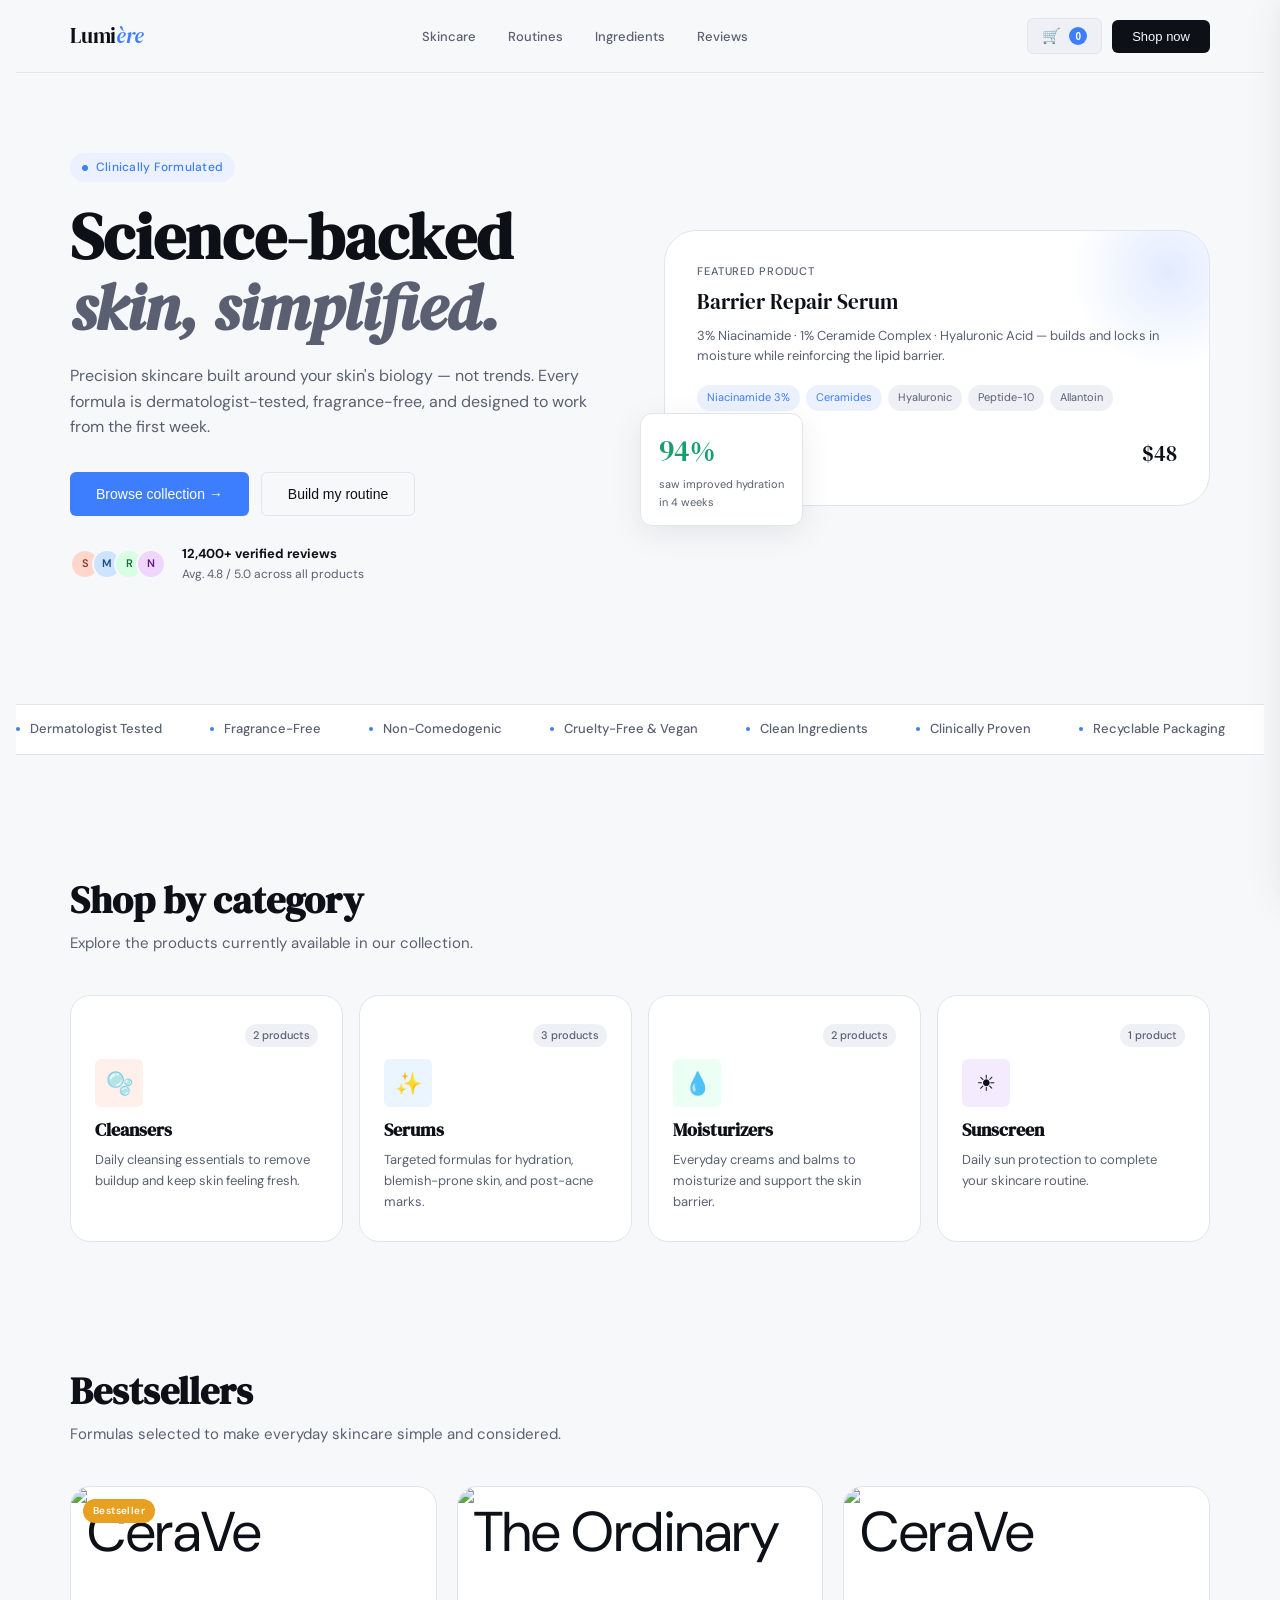
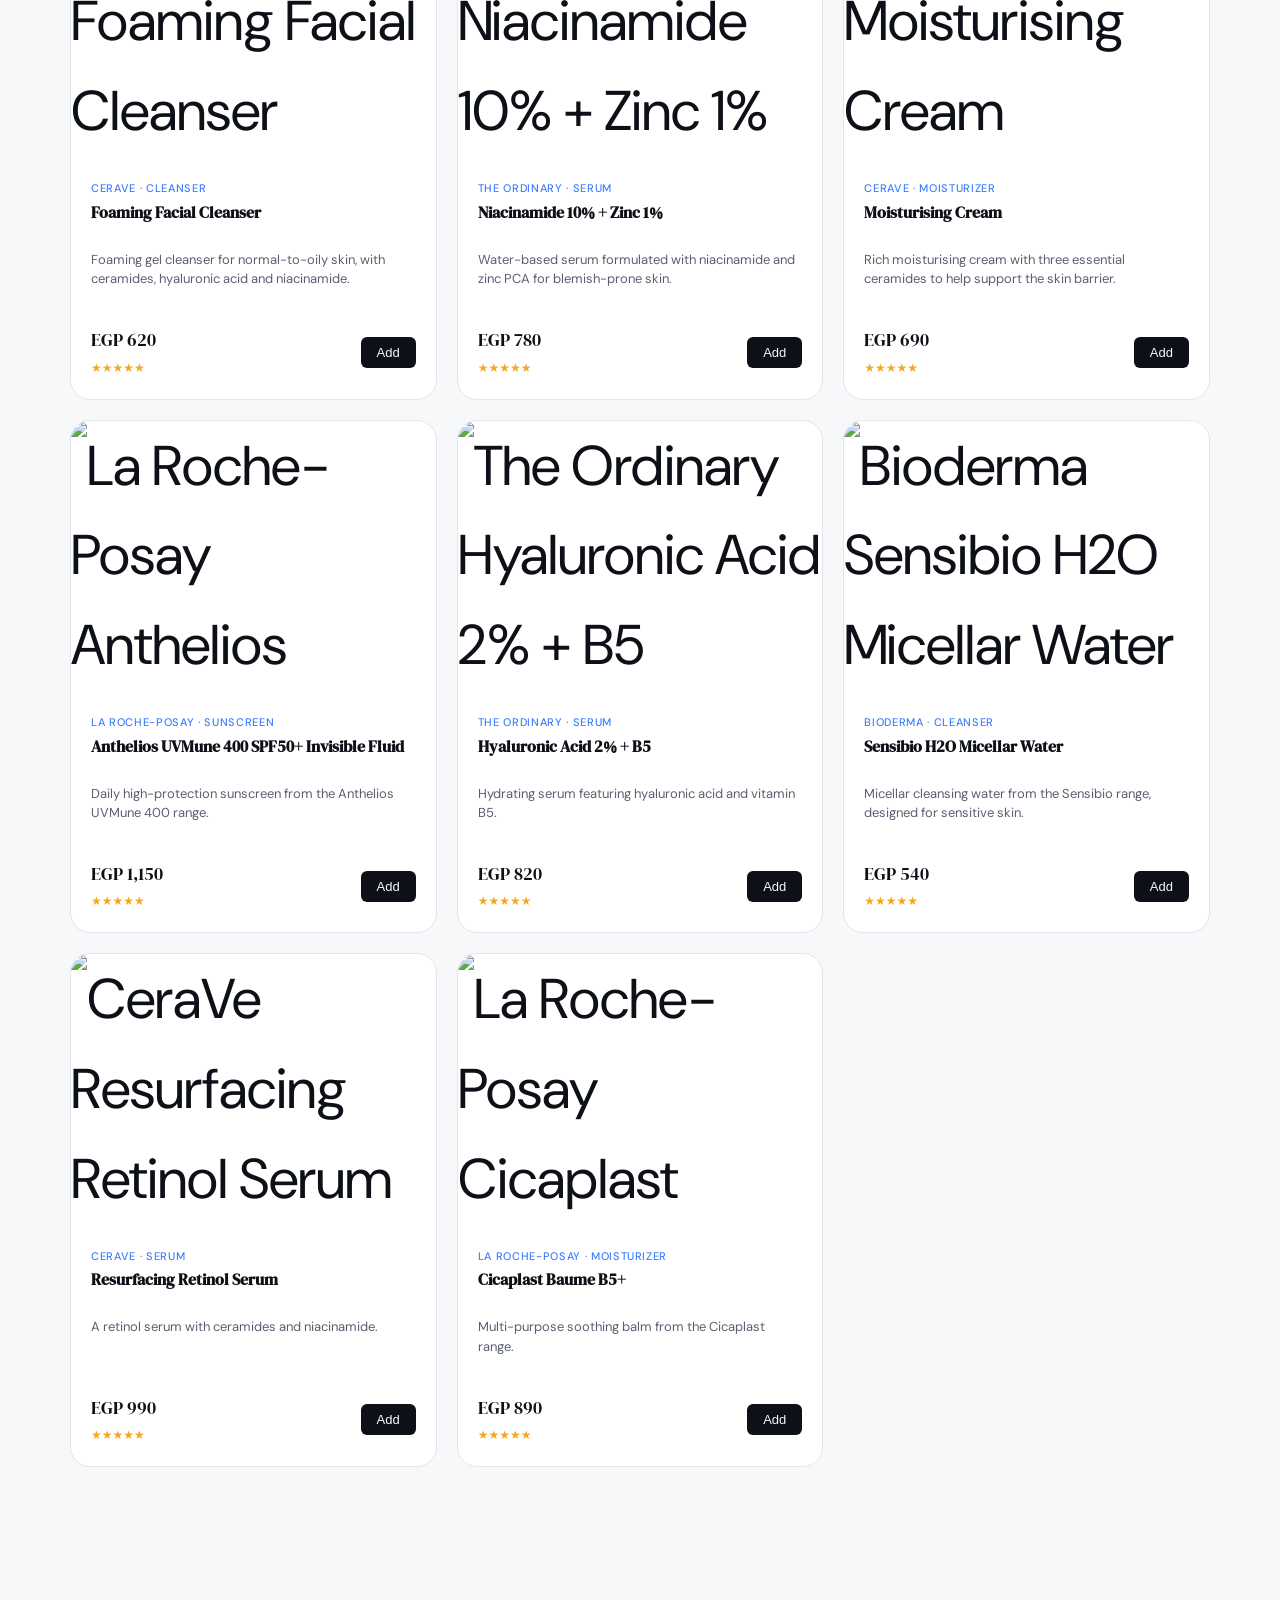
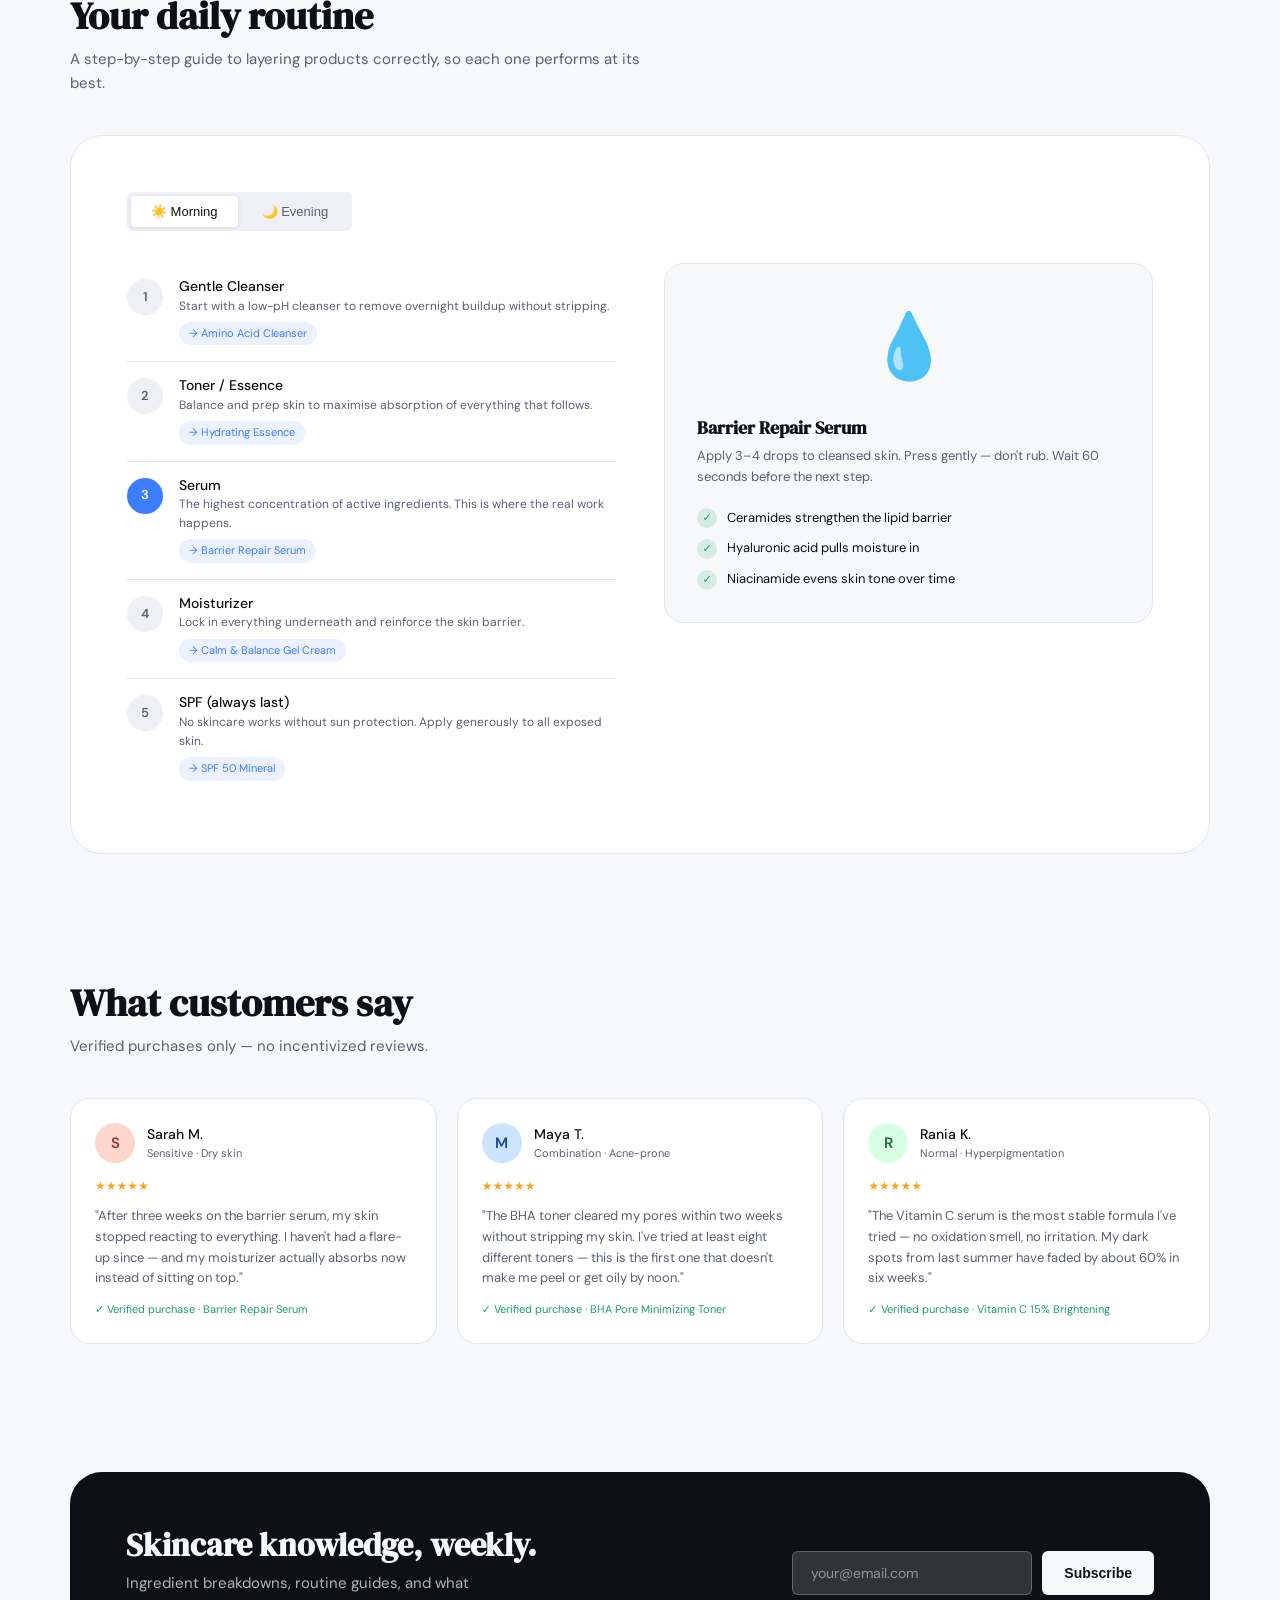
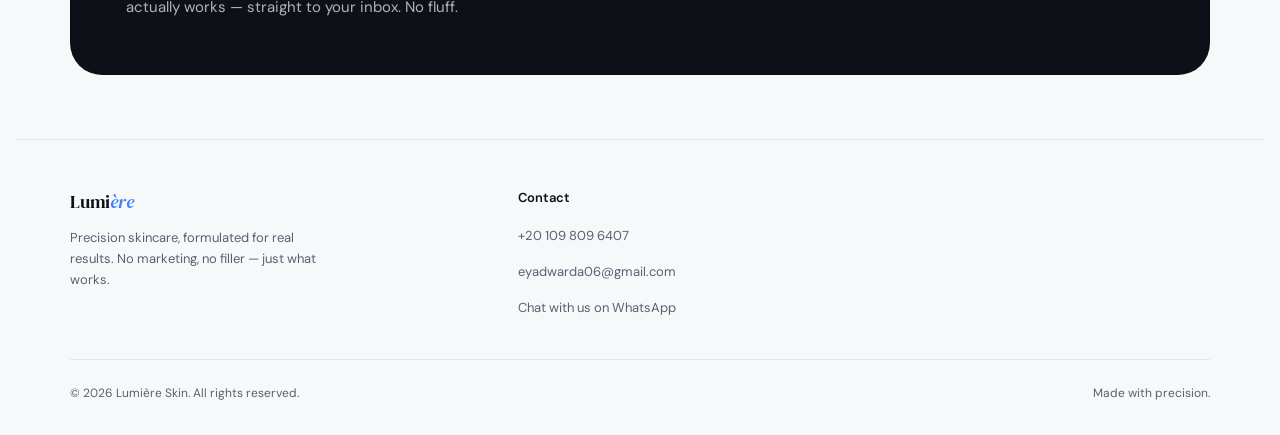
==== commit 0b351759: "Replace placeholder footer links with direct contact details" ====
--- a/index.html
+++ b/index.html
@@ -840,6 +840,83 @@
 .shop-checkout-form .shop-cart-total{border-top:1px solid var(--border);padding-top:15px;margin-top:20px}
 .nav-links.open{display:flex}
 @media(max-width:540px){.shop-cart{padding:20px}.shop-checkout-form{padding:20px}}
+
+  /* Mobile-specific storefront layout */
+  .products-toolbar { min-height: 0; margin: 0 0 18px; }
+  .show-all-products {
+    border: 1px solid var(--border); background: var(--surface); color: var(--fg);
+    border-radius: var(--r-sm); padding: 9px 14px; font: 500 13px var(--font-body);
+    cursor: pointer;
+  }
+  .show-all-products:hover { border-color: var(--accent); color: var(--accent); }
+  @media (max-width: 540px) {
+    body { font-size: 14px; padding-left: 14px; padding-right: 14px; }
+    .nav-inner { padding: 12px 0; gap: 10px; }
+    .nav-logo { font-size: 1.15rem; }
+    .nav-cta { padding: 8px 11px; font-size: 12px; }
+    .nav-inner > div { gap: 7px !important; }
+    .hero { padding: 34px 0 28px; }
+    .hero h1 { font-size: clamp(2rem, 9vw, 2.7rem); margin-bottom: 12px; }
+    .hero p { font-size: 13px; margin-bottom: 18px; }
+    .hero-eyebrow { margin-bottom: 12px; }
+    .hero-actions { gap: 8px; }
+    .hero-actions button { padding: 10px 13px; font-size: 12px; }
+    .hero-trust { margin-top: 18px; gap: 10px; }
+    .marquee-strip { margin: 24px 0; padding: 10px 0; }
+    .marquee-track { gap: 26px; }
+    .section { padding: 34px 0; }
+    .section-header { margin-bottom: 20px; }
+    .section-header p { font-size: 13px; margin-top: 6px; }
+    .categories-grid { grid-template-columns: repeat(2, minmax(0, 1fr)); gap: 10px; }
+    .category-card { min-height: 0; padding: 15px 13px; border-radius: 14px; }
+    .category-card .category-count { margin-bottom: 8px; font-size: 10px; }
+    .category-card .category-icon { flex-basis: 36px; width: 36px; height: 36px; font-size: 18px; margin-bottom: 9px; }
+    .category-card h3 { font-size: 1rem; margin-bottom: 5px; }
+    .category-card p { font-size: 11px; line-height: 1.4; -webkit-line-clamp: 2; }
+    .products-grid { grid-template-columns: repeat(2, minmax(0, 1fr)); gap: 10px; }
+    .product-card { border-radius: 14px; }
+    .product-card .product-img { aspect-ratio: 1 / 1; }
+    .product-card .product-body { padding: 11px; }
+    .product-card .product-skin-type { font-size: 9px; letter-spacing: .02em; margin-bottom: 5px; }
+    .product-card .product-body h3 { font-size: 12px; line-height: 1.3; min-height: 2.6em; margin-bottom: 5px; }
+    .product-card .product-body .product-desc { font-size: 10px; line-height: 1.4; min-height: 4.2em; margin-bottom: 10px; -webkit-line-clamp: 3; }
+    .product-card .product-footer { align-items: flex-end; gap: 5px; flex-wrap: wrap; }
+    .product-card .product-price { font-size: 13px; }
+    .product-card .add-btn { padding: 7px 9px; font-size: 11px; }
+    .routine-section { padding: 18px 14px; border-radius: 18px; }
+    .routine-tabs { width: 100%; margin-bottom: 12px; }
+    .routine-tab { flex: 1; padding: 8px 10px; font-size: 12px; }
+    .routine-grid { display: block; }
+    .routine-step { grid-template-columns: 30px minmax(0,1fr); gap: 10px; padding: 12px 0; }
+    .step-num { width: 30px; height: 30px; font-size: 11px; }
+    .step-content p { font-size: 11px; line-height: 1.45; }
+    .step-product-pill { font-size: 10px; }
+    .routine-visual { display: none; }
+    .reviews-grid {
+      display: flex; gap: 12px; overflow-x: auto; padding: 2px 2px 12px;
+      scroll-snap-type: x mandatory; scrollbar-width: thin;
+    }
+    .review-card { flex: 0 0 86%; scroll-snap-align: start; padding: 18px; }
+    .newsletter { padding: 22px 18px; gap: 14px; }
+    .newsletter h2 { font-size: 1.45rem; }
+    .newsletter p { font-size: 12px; }
+    .newsletter-form { flex-direction: row; gap: 8px; }
+    .newsletter-input { min-width: 0; }
+    .footer-grid { grid-template-columns: 1fr 1fr; gap: 20px; }
+    .footer-brand { grid-column: 1 / -1; }
+    .footer-bottom { gap: 8px; flex-wrap: wrap; font-size: 11px; }
+  }
+  @media (min-width: 541px) and (max-width: 900px) {
+    .categories-grid { grid-template-columns: repeat(2, minmax(0,1fr)); }
+    .products-grid { grid-template-columns: repeat(2, minmax(0,1fr)); }
+    .reviews-grid { grid-template-columns: repeat(2, minmax(0,1fr)); }
+  }
+
+
+  .footer-contact .footer-links { gap: 12px; }
+  .footer-contact .footer-links a { overflow-wrap: anywhere; }
+  @media (max-width: 900px) { .footer-grid { grid-template-columns: 1fr 1fr; gap: 24px; } }
+  @media (max-width: 540px) { .footer-grid { grid-template-columns: 1fr; gap: 18px; } .footer-brand { grid-column: auto; } }
 </style>
 
 
@@ -988,6 +1065,7 @@
       <h2>Bestsellers</h2>
       <p>Formulas selected to make everyday skincare simple and considered.</p>
     </div>
+    <div class="products-toolbar"><button type="button" id="showAllProducts" class="show-all-products" hidden>← View all products</button></div>
     <div class="products-grid" id="productGrid"></div>
     <p id="emptyProducts" class="empty-products" hidden>No products are available right now.</p>
     <div id="categoryFilters" hidden>
@@ -1105,32 +1183,12 @@
         <span class="nav-logo">Lumi<span style="color:var(--accent);font-style:italic">ère</span></span>
         <p>Precision skincare, formulated for real results. No marketing, no filler — just what works.</p>
       </div>
-      <div class="footer-col">
-        <h4>Products</h4>
+      <div class="footer-col footer-contact">
+        <h4>Contact</h4>
         <ul class="footer-links">
-          <li><a href="#">Serums</a></li>
-          <li><a href="#">Moisturizers</a></li>
-          <li><a href="#">Cleansers</a></li>
-          <li><a href="#">Sunscreen</a></li>
-          <li><a href="#">Eye Care</a></li>
-        </ul>
-      </div>
-      <div class="footer-col">
-        <h4>Learn</h4>
-        <ul class="footer-links">
-          <li><a href="#">Ingredient Index</a></li>
-          <li><a href="#">Routine Builder</a></li>
-          <li><a href="#">Skin Type Quiz</a></li>
-          <li><a href="#">Journal</a></li>
-        </ul>
-      </div>
-      <div class="footer-col">
-        <h4>Help</h4>
-        <ul class="footer-links">
-          <li><a href="#">Shipping & Returns</a></li>
-          <li><a href="#">FAQ</a></li>
-          <li><a href="#">Contact Us</a></li>
-          <li><a href="#">Privacy Policy</a></li>
+          <li><a href="tel:+201098096407">+20 109 809 6407</a></li>
+          <li><a href="mailto:eyadwarda06@gmail.com">eyadwarda06@gmail.com</a></li>
+          <li><a href="https://wa.me/201098096407" target="_blank" rel="noopener noreferrer">Chat with us on WhatsApp</a></li>
         </ul>
       </div>
     </div>
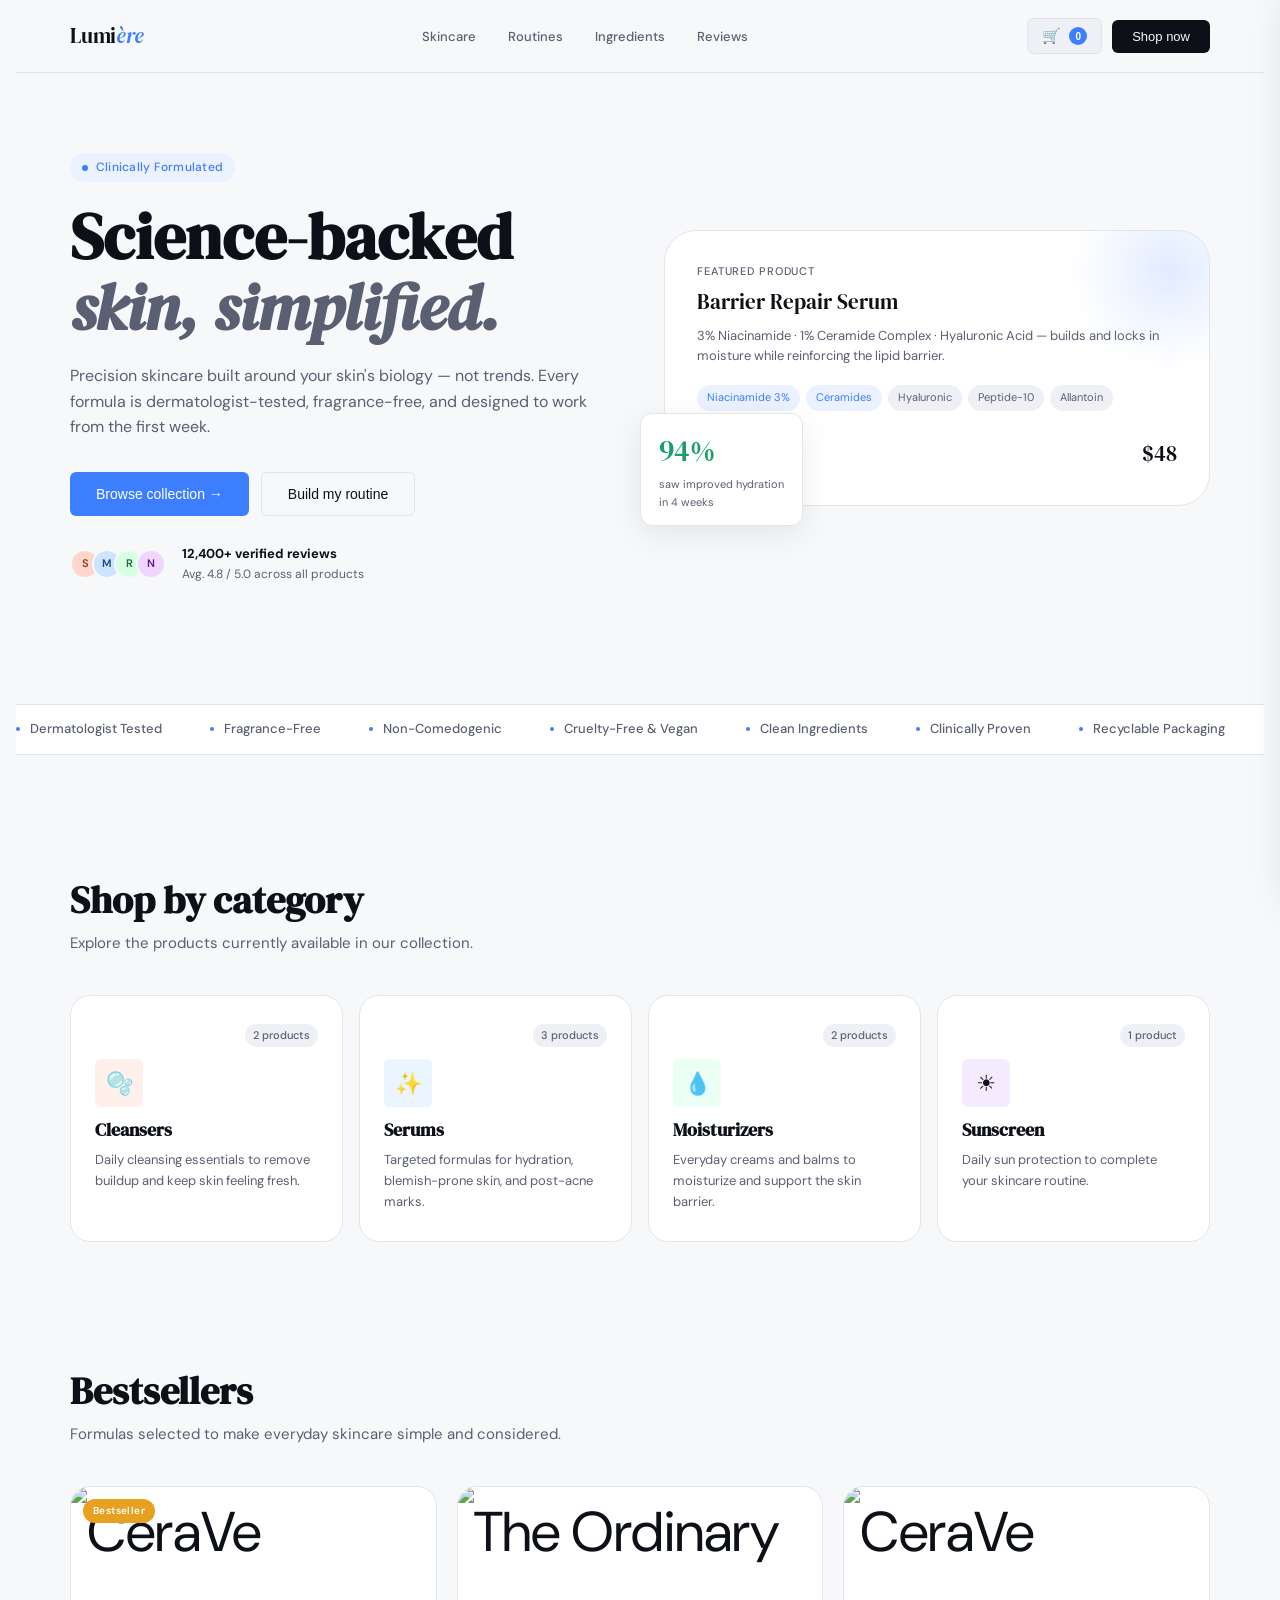
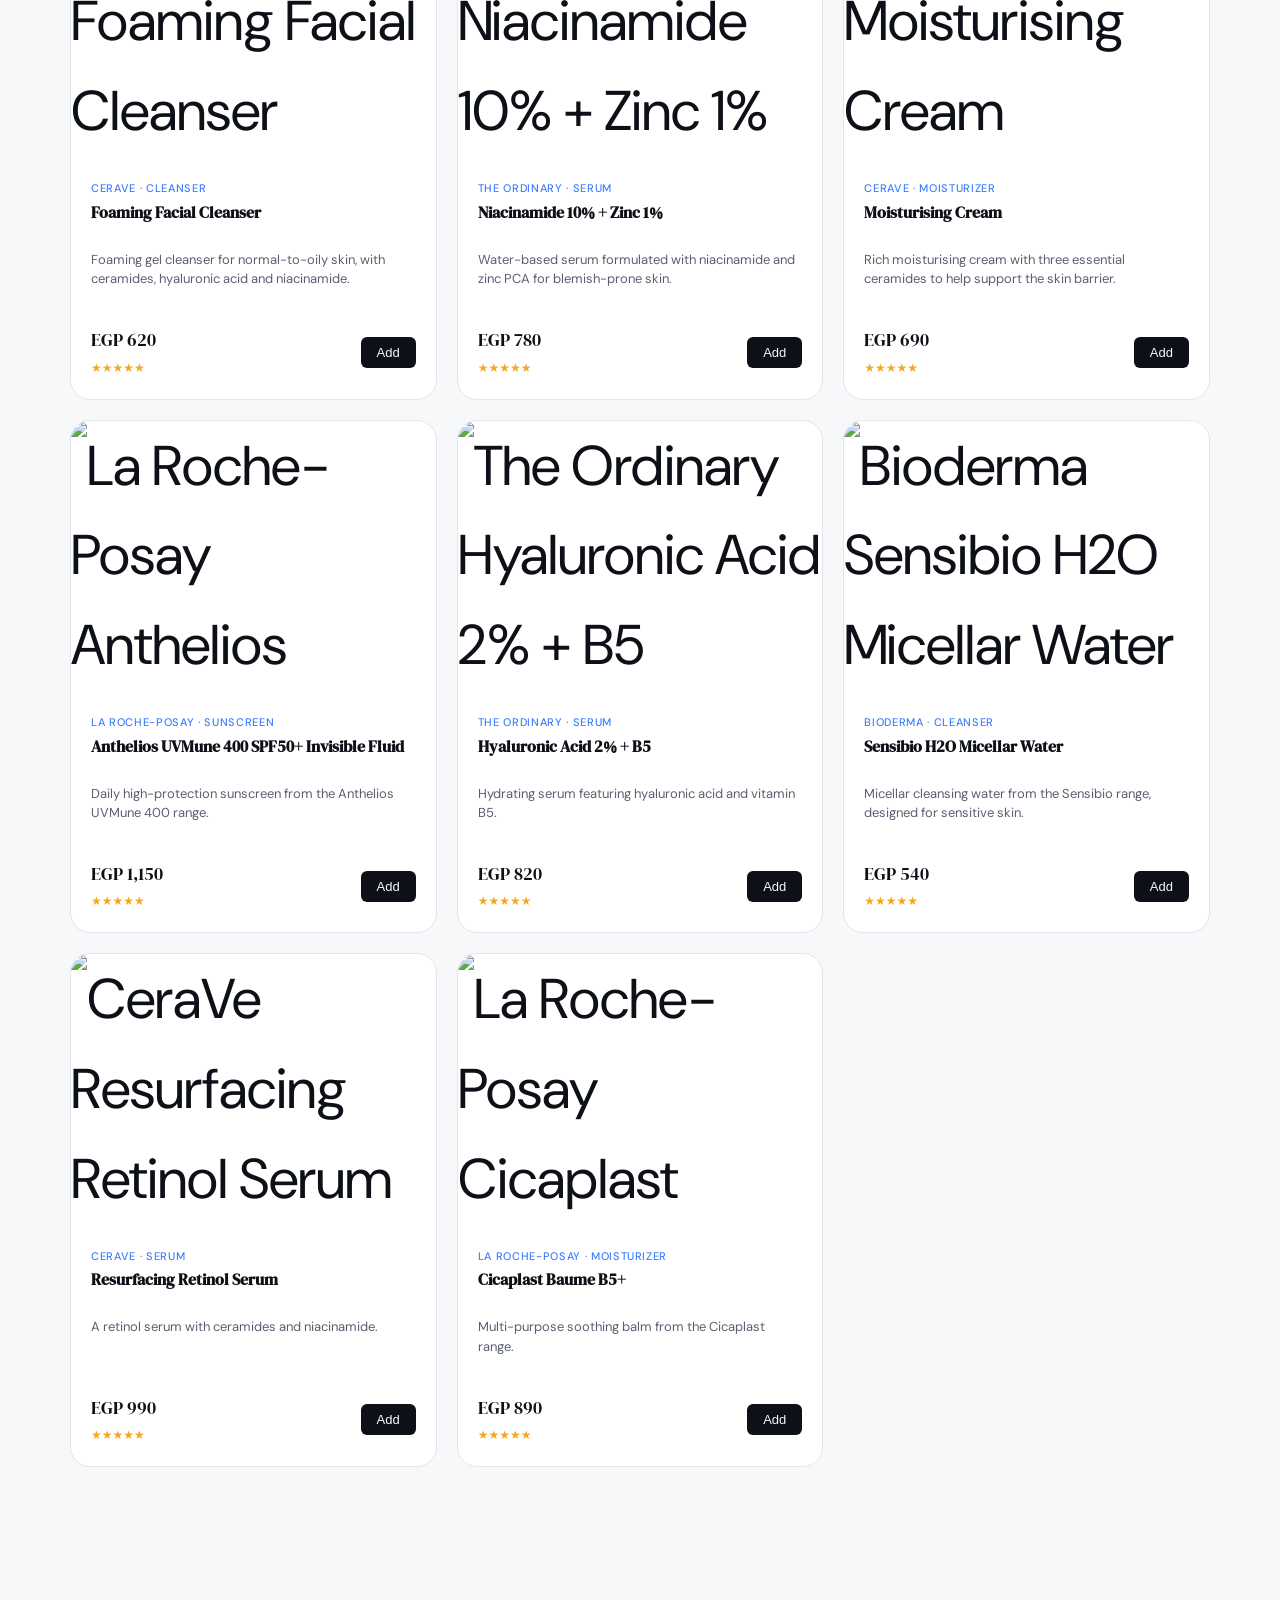
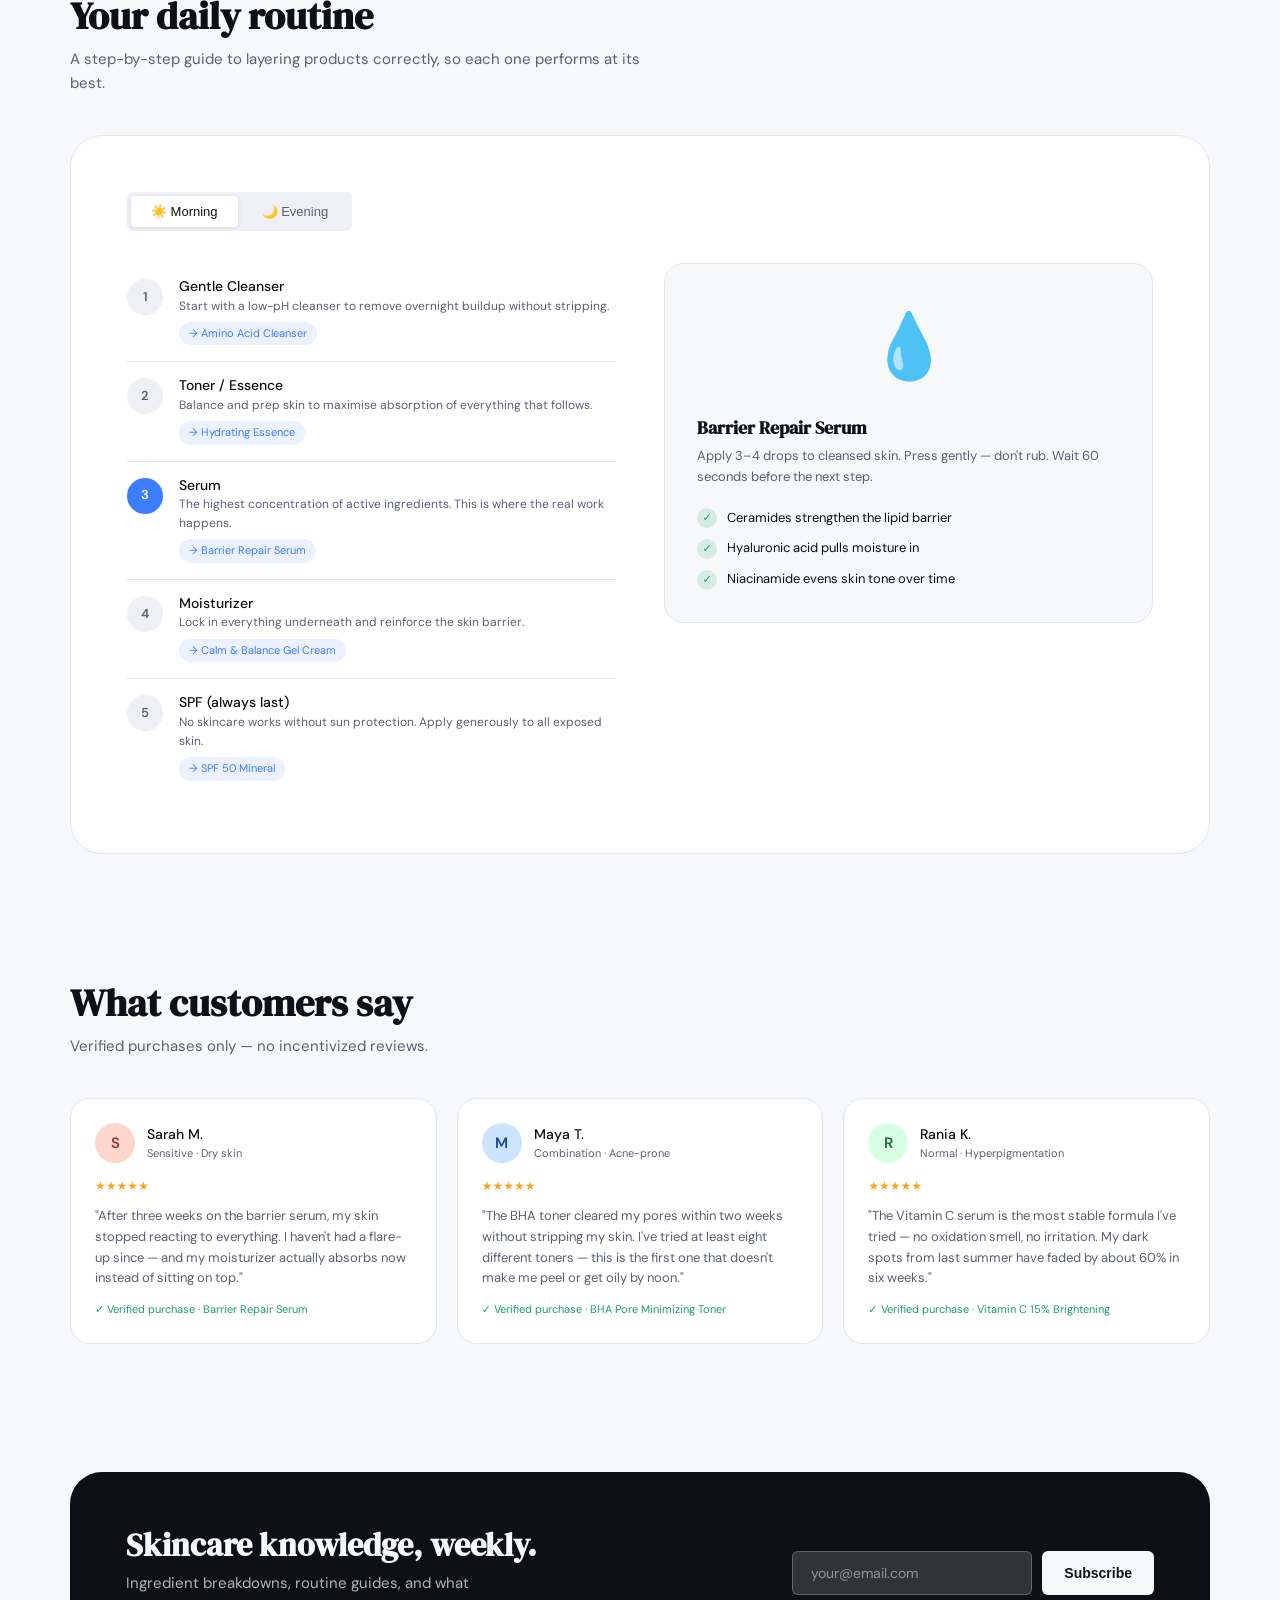
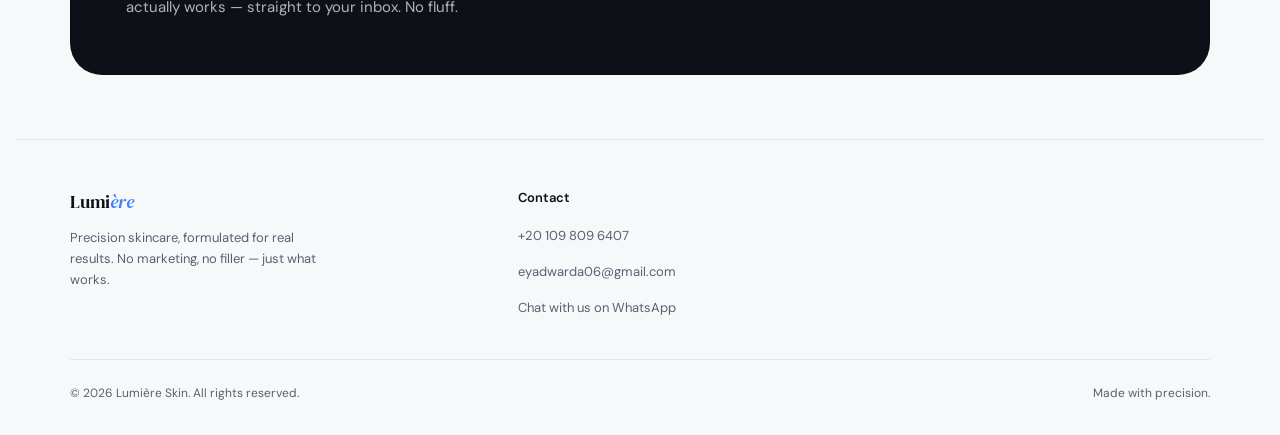
==== commit 7eb81c50: "Update index.html" ====
--- a/index.html
+++ b/index.html
@@ -39,7 +39,8 @@
     .product-card .product-body .product-desc { min-height: 0; }
   }
 
-</style></head><body>
+</style>  <link rel="icon" type="image/svg+xml" href="/favicon.ico">
+</head><body>
 <title>Lumière Skin</title>
 <meta name="claude:viewport-fit-sides" content="cover">
 
@@ -1290,4 +1291,4 @@
 </script>
 
 <script src="https://cdn.jsdelivr.net/npm/@supabase/supabase-js@2"></script><script src="supabase-config.js"></script><script src="app.js"></script><script src="supabase-storefront.js"></script>
-</body></html>+</body></html>
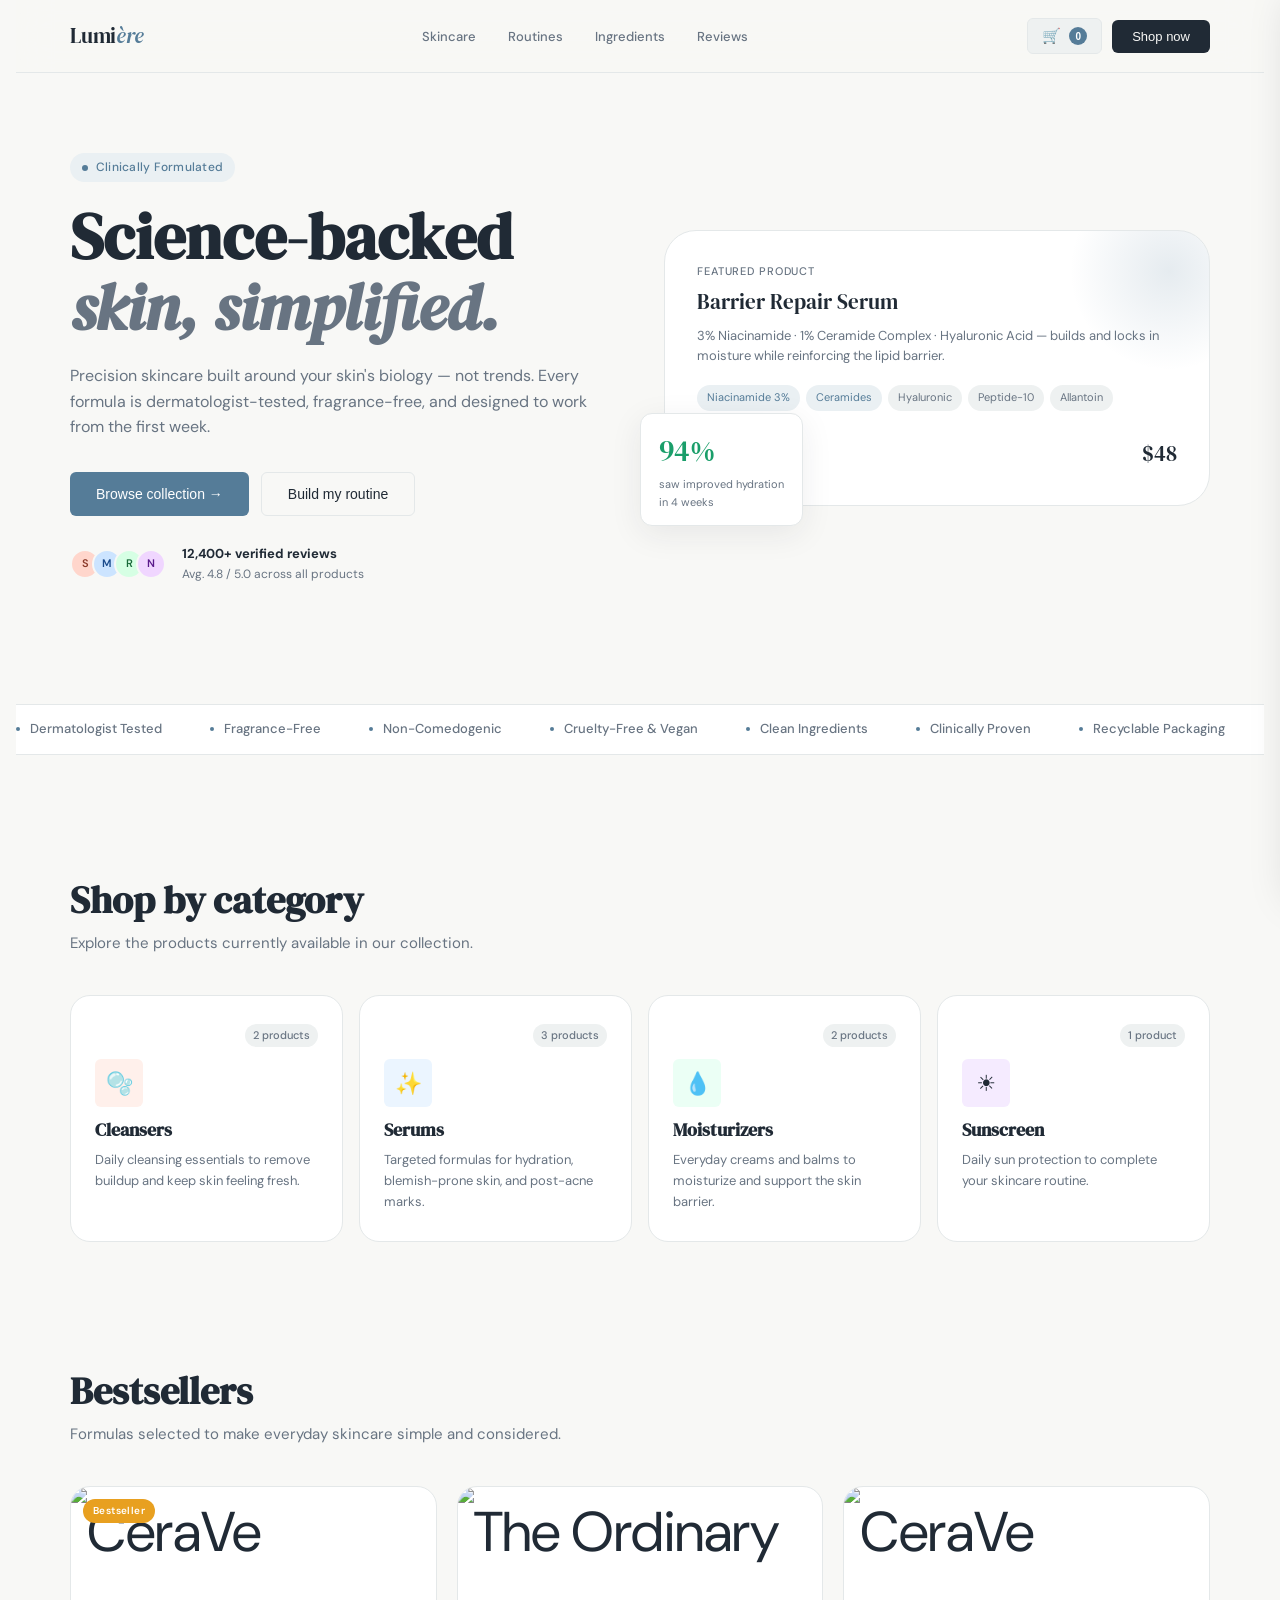
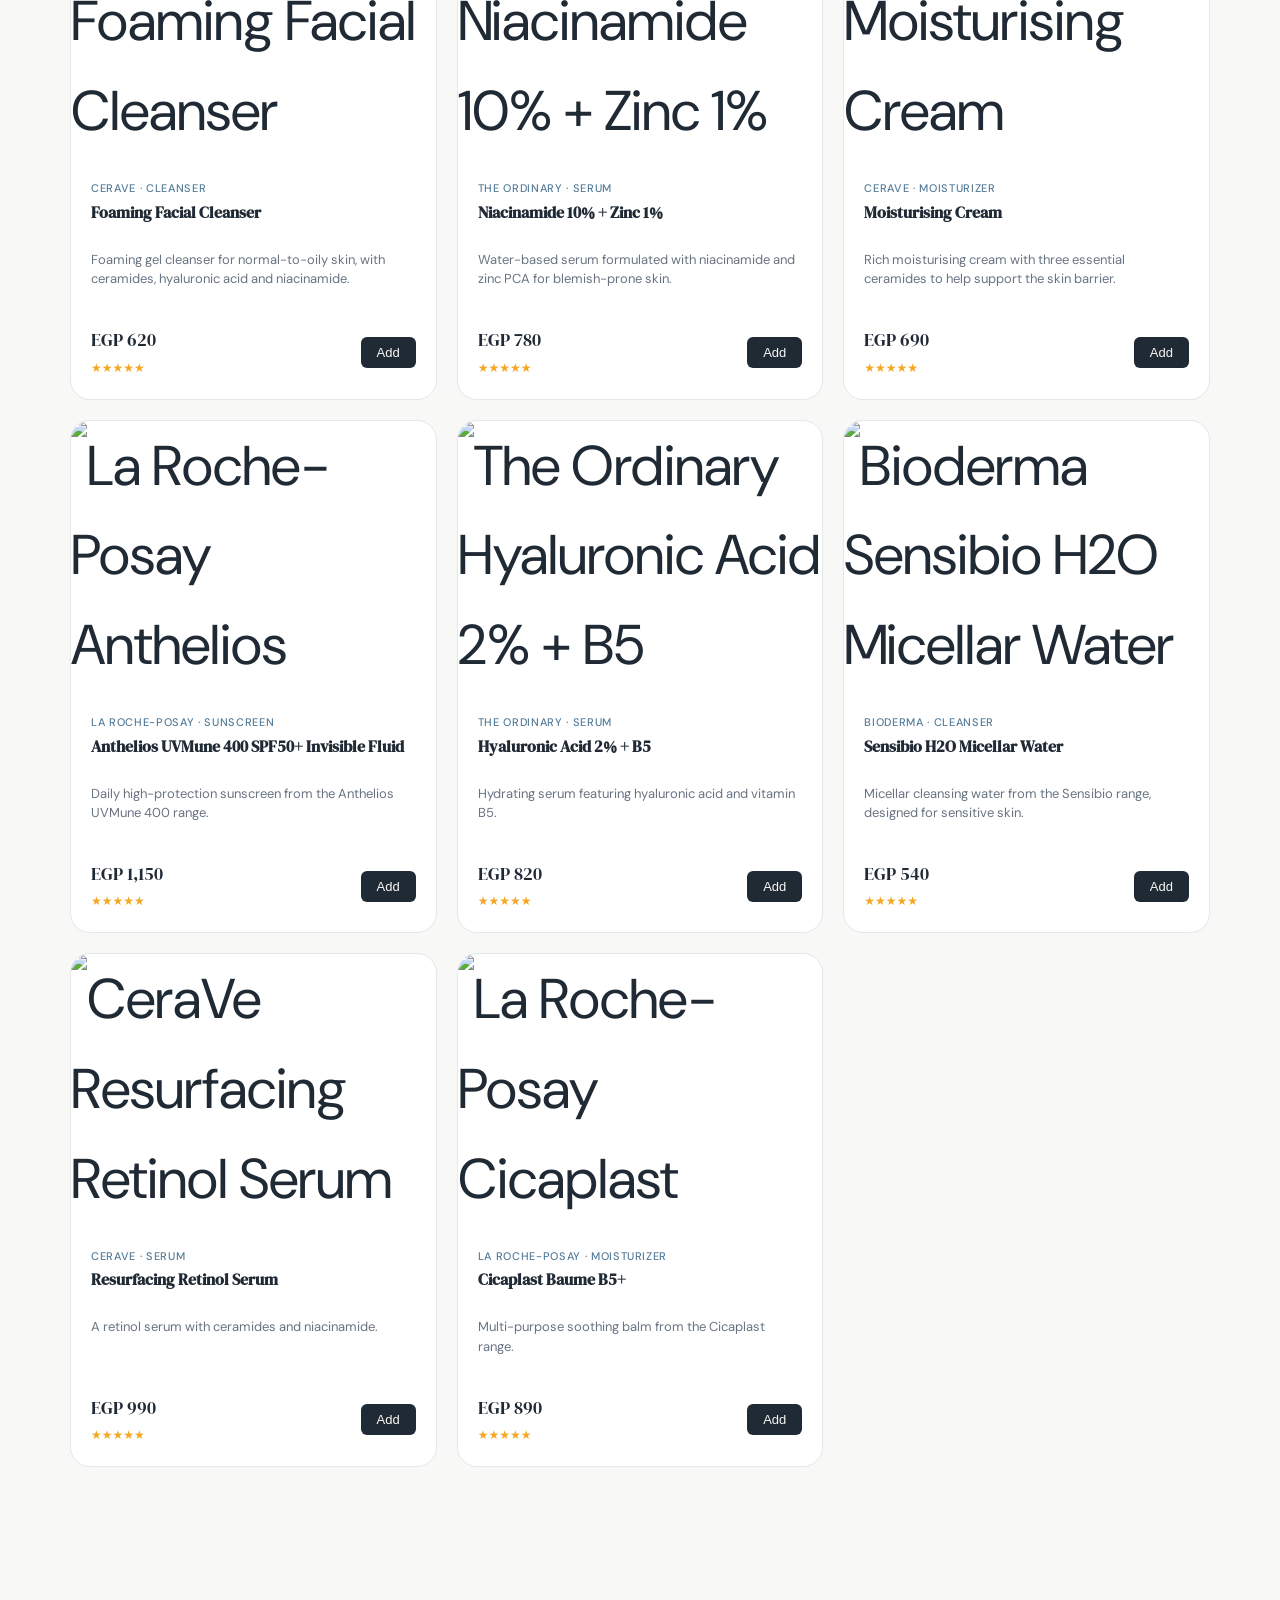
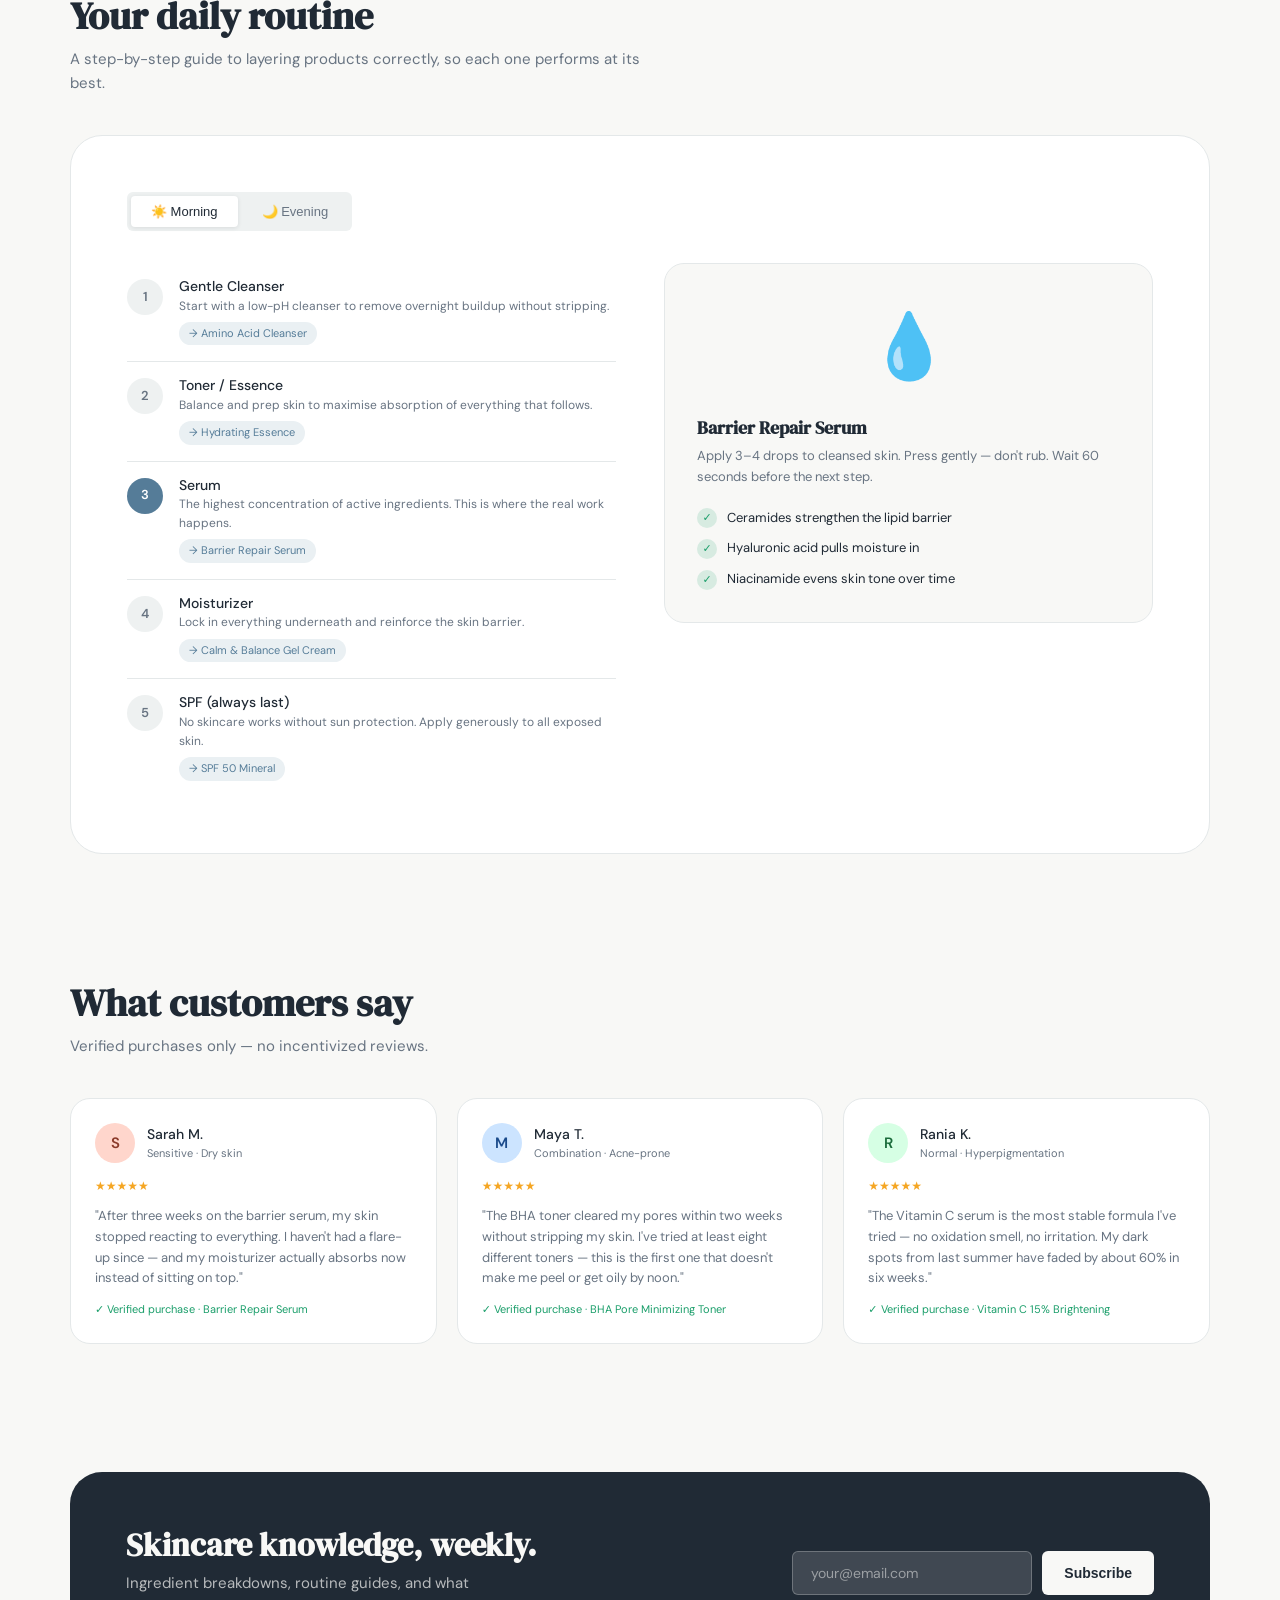
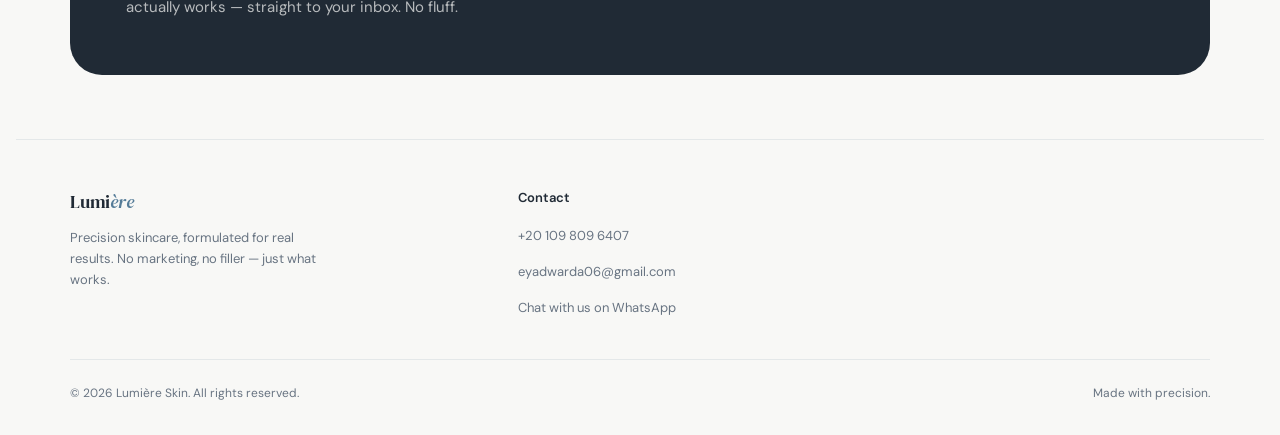
==== commit 4d6aee9a: "Refine Lumiere luxury clinical palette" ====
--- a/index.html
+++ b/index.html
@@ -39,7 +39,7 @@
     .product-card .product-body .product-desc { min-height: 0; }
   }
 
-</style>  <link rel="icon" type="image/svg+xml" href="/favicon.ico">
+</style>  <link rel="icon" type="image/x-icon" href="/favicon.ico">
 </head><body>
 <title>Lumière Skin</title>
 <meta name="claude:viewport-fit-sides" content="cover">
@@ -54,14 +54,14 @@
   ============================================= */
 
   :root {
-    --bg:          #F7F8FA;
+    --bg:          #F8F8F6;
     --surface:     #FFFFFF;
-    --fg:          #0D1117;
-    --fg-muted:    #5A6072;
-    --border:      #E2E5EC;
-    --accent:      #3D7EFF;
-    --accent-soft: #EBF1FF;
-    --tag-bg:      #EEF0F5;
+    --fg:          #202A35;
+    --fg-muted:    #687482;
+    --border:      #E4E8E9;
+    --accent:      #557C98;
+    --accent-soft: #EAF0F3;
+    --tag-bg:      #EEF1F1;
     --success:     #1A9E6A;
     --warn:        #E8A020;
 
@@ -81,8 +81,8 @@
       --fg:          #EDF0F7;
       --fg-muted:    #8B92A8;
       --border:      #252B3A;
-      --accent:      #5A96FF;
-      --accent-soft: #1A2540;
+      --accent:      #86A6B8;
+      --accent-soft: #202F3B;
       --tag-bg:      #1E2333;
       color-scheme: dark;
     }
